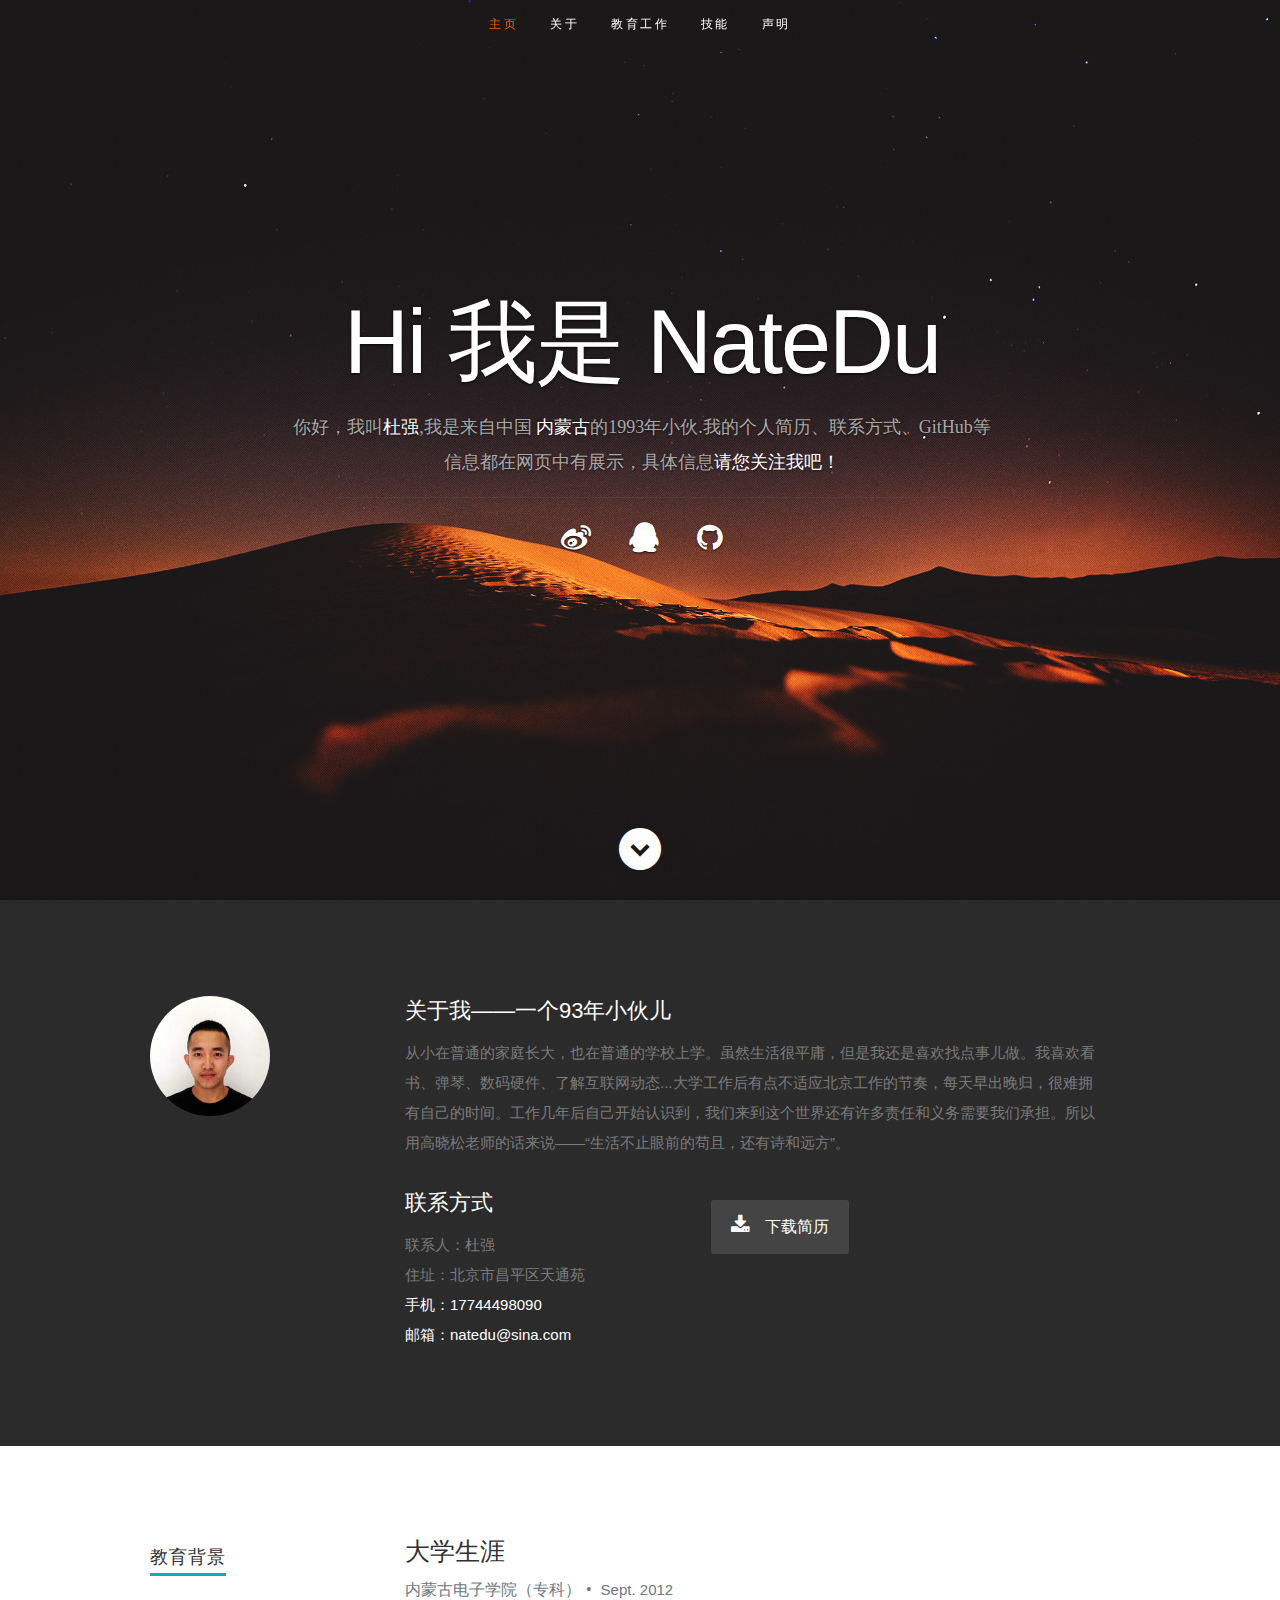
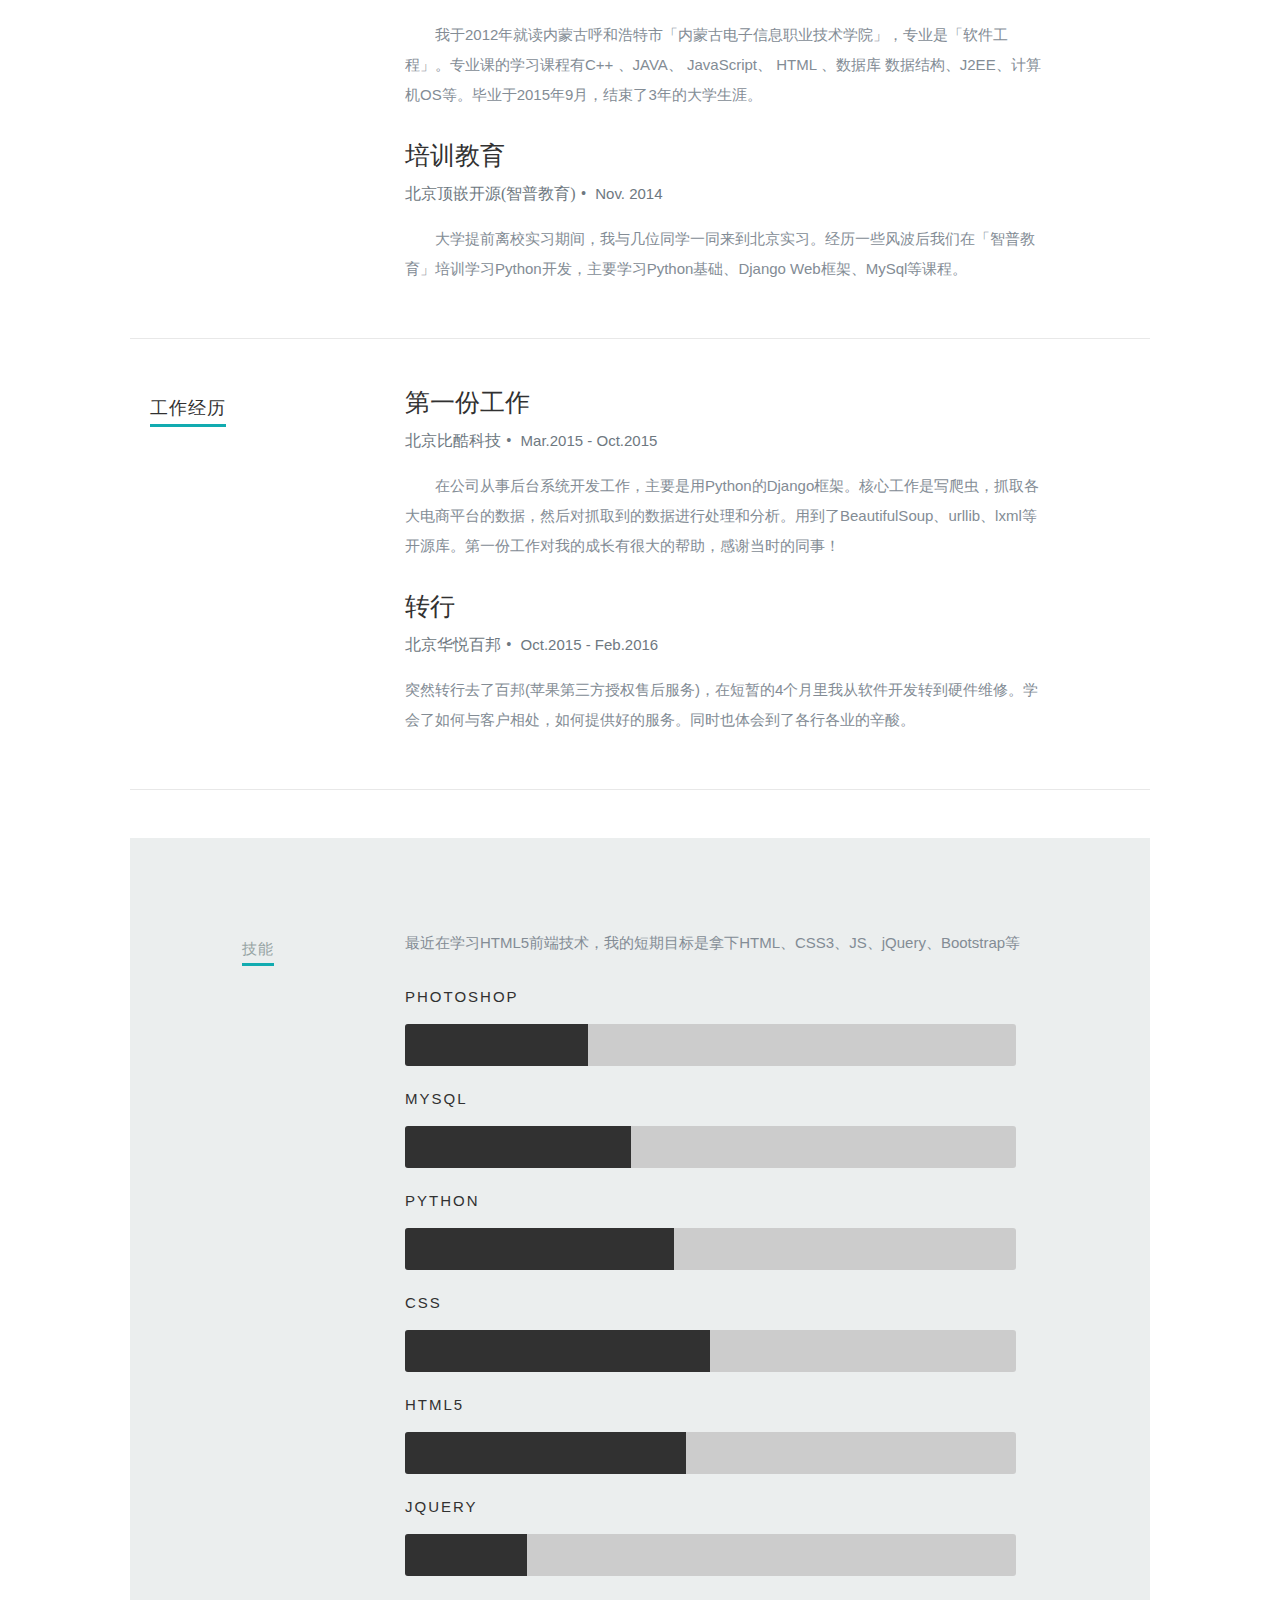
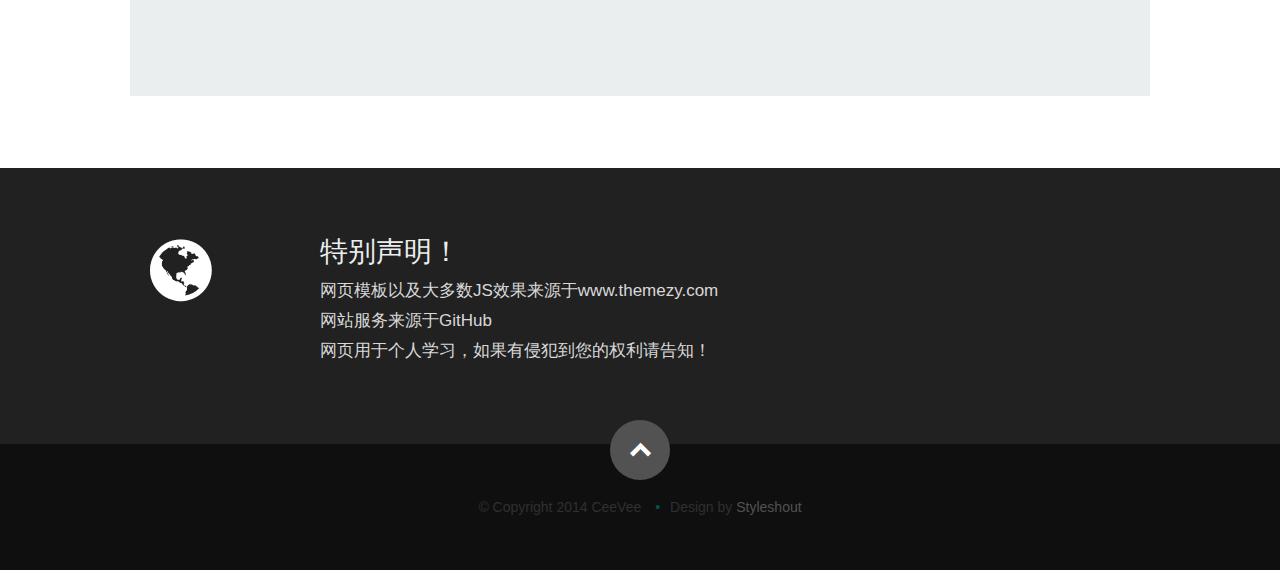
==== index.html @ 009f8c53 "更新icon 解决js加载" ====
<!DOCTYPE html>
<!--[if lt IE 8 ]><html class="no-js ie ie7" lang="en"> <![endif]-->
<!--[if IE 8 ]><html class="no-js ie ie8" lang="en"> <![endif]-->
<!--[if (gte IE 8)|!(IE)]><!--><html class="no-js" lang="en"> <!--<![endif]-->
<head>

   <!--- Basic Page Needs
   ================================================== -->
   <meta charset="utf-8">
	<title>NateDuHomePage</title>

   <!-- Mobile Specific Metas
   ================================================== -->
	<meta name="viewport" content="width=device-width, initial-scale=1, maximum-scale=1">

	<!-- CSS
    ================================================== -->
   <link rel="stylesheet" href="css/default.css">
	<link rel="stylesheet" href="css/layout.css">
   <link rel="stylesheet" href="css/media-queries.css">
   <link rel="stylesheet" href="css/magnific-popup.css">

   <!-- Script
   ================================================== -->
	<script src="js/modernizr.js"></script>

   <!-- Favicons
	================================================== -->
	<link rel="shortcut icon" href="favicon.png" >

</head>

<body>

   <!-- Header
   ================================================== -->
   <header id="home">

      <nav id="nav-wrap">

         <a class="mobile-btn" href="#nav-wrap" title="Show navigation">Show navigation</a>
	      <a class="mobile-btn" href="#" title="Hide navigation">Hide navigation</a>

         <ul id="nav" class="nav">
            <li class="current"><a class="smoothscroll" href="#home">主页</a></li>
            <li><a class="smoothscroll" href="#about">关于</a></li>
	         <li><a class="smoothscroll" href="#resume">教育工作</a></li>
            <li><a class="smoothscroll" href="#portfolio">技能</a></li>
            <li><a class="smoothscroll" href="#call-to-action">声明</a></li>
         </ul> <!-- end #nav -->

      </nav> <!-- end #nav-wrap -->

      <div class="row banner">
         <div class="banner-text">
            <h1 class="responsive-headline">Hi 我是 NateDu</h1>
            <h3>你好，我叫<span>杜强</span>,我是来自中国<span> 内蒙古</span>的1993年小伙.我的个人简历、联系方式、GitHub等信息都在网页中有展示，具体信息<a class="smoothscroll" href="#about">请您关注我吧！</a></h3>
            <hr />
            <ul class="social">
               <li><a href="http://weibo.com/natedu" target="#"><i class="fa fa-weibo"></i></a></li>
               <!-- <li><a href="#" target="#"><i class="fa fa-weixin"></i></a></li> -->
               <li><a href="tencent://message/?uin=1977037981" target="#"><i class="fa fa-qq"></i></a></li>
               <li><a href="https://github.com/natedu" target="#"><i class="fa fa-github"></i></a></li>
               
            </ul>
         </div>
      </div>

      <p class="scrolldown">
         <a class="smoothscroll" href="#about"><i class="icon-down-circle"></i></a>
      </p>

   </header> <!-- Header End -->


   <!-- About Section
   ================================================== -->
   <section id="about">

      <div class="row">

         <div class="three columns">

            <img class="profile-pic"  src="images/profilepic.jpg" alt="" />

         </div>

         <div class="nine columns main-col">

            <h2>关于我——一个93年小伙儿</h2>

            <p> 
               从小在普通的家庭长大，也在普通的学校上学。虽然生活很平庸，但是我还是喜欢找点事儿做。我喜欢看书、弹琴、数码硬件、了解互联网动态...大学工作后有点不适应北京工作的节奏，每天早出晚归，很难拥有自己的时间。工作几年后自己开始认识到，我们来到这个世界还有许多责任和义务需要我们承担。所以用高晓松老师的话来说——“生活不止眼前的苟且，还有诗和远方”。
            </p>

            <div class="row">

               <div class="columns contact-details">

                  <h2>联系方式</h2>
                  <p class="address">
						   <span>联系人：杜强</span><br>
						   <span>住址：北京市昌平区天通苑
                     </span><br>
						   <span><a href="tel:17744498090" target="_blank">手机：17744498090</a></span><br>
                     <span><a href="mailto:natedu@sina.com" target="_blank">邮箱：natedu@sina.com</a></span>
					   </p>

               </div>

               <div class="columns download">
                  <p>
                     <a href="doc/dq.pdf" target="_blank" class="button"><i class="fa fa-download"></i>下载简历</a>
                  </p>
               </div>

            </div> <!-- end row -->

         </div> <!-- end .main-col -->

      </div>

   </section> <!-- About Section End-->


   <!-- Resume Section -->
   <section id="resume">
       
      <div class="row education">

         <div class="three columns header-col">
            <h1><span>教育背景</span></h1>
         </div>

         <div class="nine columns main-col">

            <div class="row item">

               <div class="twelve columns">

                  <h3>大学生涯</h3>
                  <p class="info">内蒙古电子学院（专科）<span>&bull;</span> <em class="date">Sept. 2012</em></p>

                  <p style="text-indent: 2em;">
                   我于2012年就读内蒙古呼和浩特市「内蒙古电子信息职业技术学院」，专业是「软件工程」。专业课的学习课程有C++ 、JAVA、 JavaScript、 HTML 、数据库 数据结构、J2EE、计算机OS等。毕业于2015年9月，结束了3年的大学生涯。
                  </p>

               </div>

            </div> 
            <!-- item end -->

            <div class="row item">

               <div class="twelve columns">

                  <h3>培训教育</h3>
                  <p class="info">北京顶嵌开源(智普教育)<span>&bull;</span> <em class="date">Nov. 2014</em></p>

                  <p style="text-indent: 2em;">
                   大学提前离校实习期间，我与几位同学一同来到北京实习。经历一些风波后我们在「智普教育」培训学习Python开发，主要学习Python基础、Django Web框架、MySql等课程。
                  </p>

               </div>

            </div> <!-- item end -->

         </div> <!-- main-col end -->

      </div> <!-- End Education -->


      <!-- Work -->
      <div class="row work">

         <div class="three columns header-col">
            <h1><span>工作经历</span></h1>
         </div>

         <div class="nine columns main-col">

            <div class="row item">

               <div class="twelve columns">

                  <h3>第一份工作</h3>
                  <p class="info">北京比酷科技<span>&bull;</span> <em class="date">Mar.2015 - Oct.2015</em></p>

                  <p style="text-indent: 2em; word-wrap: break-word;">
                   在公司从事后台系统开发工作，主要是用Python的Django框架。核心工作是写爬虫，抓取各大电商平台的数据，然后对抓取到的数据进行处理和分析。用到了BeautifulSoup、urllib、lxml等开源库。第一份工作对我的成长有很大的帮助，感谢当时的同事！
                  </p>

               </div>

            </div> <!-- item end -->

            <div class="row item">

               <div class="twelve columns">

                  <h3>转行</h3>
                  <p class="info">北京华悦百邦<span>&bull;</span> <em class="date"> Oct.2015 -  Feb.2016</em></p>

                  <p>
                  突然转行去了百邦(苹果第三方授权售后服务)，在短暂的4个月里我从软件开发转到硬件维修。学会了如何与客户相处，如何提供好的服务。同时也体会到了各行各业的辛酸。
                  </p>

               </div>

            </div> <!-- item end -->

         </div> <!-- main-col end -->

      </div> <!-- End Work -->


      <!-- Skills -->
      <div class="row skill" id="portfolio">

         <div class="three columns header-col">
            <h1><span>技能</span></h1>
         </div>

         <div class="nine columns main-col">

            <p>
               最近在学习HTML5前端技术，我的短期目标是拿下HTML、CSS3、JS、jQuery、Bootstrap等
            </p>

				<div class="bars">

				   <ul class="skills">
					   <li><span class="bar-expand photoshop"></span><em>Photoshop</em></li>
                  <li><span class="bar-expand illustrator"></span><em>MySQL</em></li>
						<li><span class="bar-expand wordpress"></span><em>Python</em></li>
						<li><span class="bar-expand css"></span><em>CSS</em></li>
						<li><span class="bar-expand html5"></span><em>HTML5</em></li>
                  <li><span class="bar-expand jquery"></span><em>jQuery</em></li>
					</ul>

				</div><!-- end skill-bars -->

			</div> <!-- main-col end -->

      </div> <!-- End skills -->

   </section> <!-- Resume Section End-->



   <!-- Call-To-Action Section
   ================================================== -->
   <section id="call-to-action">

      <div class="row">

         <div class="two columns header-col">

            <h1><span>特别声明！</span></h1>

         </div>

         <div class="seven columns">

            <h2><span class="lead">特别声明！</span></h2>
            <p><span class="lead">网页模板以及大多数JS效果来源于www.themezy.com <br/>
            网站服务来源于GitHub<br/>
            网页用于个人学习，如果有侵犯到您的权利请告知！
            <!-- www.themezy.com/demos/151-ceevee-free-responsive-website-template --></span></p>

         </div>

         <div class="three columns action">



         </div>

      </div>

   </section> <!-- Call-To-Action Section End-->


   
   <!-- footer
   ================================================== -->
   <footer>

      <div class="row">

         <div class="twelve columns">



            <ul class="copyright">
               <li>&copy; Copyright 2014 CeeVee</li>
               <li>Design by <a href="http://www.styleshout.com/" title="Styleshout" target="_blank">Styleshout</a></li>   
            </ul>

         </div>

         <div id="go-top"><a class="smoothscroll" title="Back to Top" href="#home"><i class="icon-up-open"></i></a></div>

      </div>

   </footer> <!-- Footer End-->

   <!-- Java Script
   ================================================== -->
   <script src="js/jquery.min.js"></script>
   <script>window.jQuery || document.write('<script src="js/jquery-1.10.2.min.js"><\/script>')</script>
   <script type="text/javascript" src="js/jquery-migrate-1.2.1.min.js"></script>

   <script src="js/jquery.flexslider.js"></script>
   <script src="js/waypoints.js"></script>
   <script src="js/jquery.fittext.js"></script>
   <script src="js/magnific-popup.js"></script>
   <script src="js/init.js"></script>

</body>

</html>
---- css/default.css ----
/*
=====================================================================
*   Ceevee v1.0 Default Stylesheet
*   url: styleshout.com
*   03-17-2014
=====================================================================

TOC:
a. Webfonts and Icon fonts
b. Reset
c. Default Styles
   1. Basic
   2. Typography
   3. Links
   4. Images
   5. Buttons
   6. Forms
d. Grid
e. Others
   1. Clearing
   2. Misc

=====================================================================  */

/* ------------------------------------------------------------------ */
/* a. Webfonts and Icon fonts
 ------------------------------------------------------------------ */

@import url("fonts.css");
@import url("fontello/css/fontello.css");
@import url("font-awesome/css/font-awesome.min.css");

/* ------------------------------------------------------------------
/* b. Reset
      Adapted from:
      Normalize.css - https://github.com/necolas/normalize.css/
      HTML5 Doctor Reset - html5doctor.com/html-5-reset-stylesheet/
/* ------------------------------------------------------------------ */

html, body, div, span, object, iframe,
h1, h2, h3, h4, h5, h6, p, blockquote, pre,
abbr, address, cite, code,
del, dfn, em, img, ins, kbd, q, samp,
small, strong, sub, sup, var,
b, i,
dl, dt, dd, ol, ul, li,
fieldset, form, label, legend,
table, caption, tbody, tfoot, thead, tr, th, td,
article, aside, canvas, details, figcaption, figure,
footer, header, hgroup, menu, nav, section, summary,
time, mark, audio, video {
   margin: 0;
   padding: 0;
   border: 0;
   outline: 0;
   font-size: 100%;
   vertical-align: baseline;
   background: transparent;
}

article,aside,details,figcaption,figure,
footer,header,hgroup,menu,nav,section {
   display: block;
}

audio,
canvas,
video {
   display: inline-block;
}

audio:not([controls]) {
   display: none;
   height: 0;
}

[hidden] { display: none; }

code, kbd, pre, samp {
   font-family: monospace, serif;
   font-size: 1em;
}

pre {
   white-space: pre;
   white-space: pre-wrap;
   word-wrap: break-word;
}

blockquote, q { quotes: &#8220 &#8220; }

blockquote:before, blockquote:after,
q:before, q:after {
   content: '';
   content: none;
}

ins {
   background-color: #ff9;
   color: #000;
   text-decoration: none;
}

mark {
   background-color: #A7F4F6;
   color: #555;
}

del { text-decoration: line-through; }

abbr[title], dfn[title] {
   border-bottom: 1px dotted;
   cursor: help;
}

table {
   border-collapse: collapse;
   border-spacing: 0;
}


/* ------------------------------------------------------------------ */
/* c. Default and Basic Styles
      Adapted from:
      Skeleton CSS Framework - http://www.getskeleton.com/
      Typeplate Typographic Starter Kit - http://typeplate.com/
/* ------------------------------------------------------------------ */

/*  1. Basic  ------------------------------------------------------- */

*,
*:before,
*:after {
   -moz-box-sizing: border-box;
   -webkit-box-sizing: border-box;
   box-sizing: border-box;
}

html {
   font-size: 62.5%;
   -webkit-font-smoothing: antialiased;
}

body {
   background: #fff;
   font-family: 'opensans-regular', sans-serif;
   font-weight: normal;
   font-size: 15px;
   line-height: 30px;
	color: #838C95;

   -webkit-font-smoothing: antialiased; /* Fix for webkit rendering */
	-webkit-text-size-adjust: 100%;
}

/*  2. Typography
       Vertical rhythm with leading derived from 6
--------------------------------------------------------------------- */

h1, h2, h3, h4, h5, h6 {
   color: #313131;
	font-family: 'opensans-bold', sans-serif;
   font-weight: normal;
}
h1 a, h2 a, h3 a, h4 a, h5 a, h6 a { font-weight: inherit; }
h1 { font-size: 38px; line-height: 42px; margin-bottom: 12px; letter-spacing: -1px; }
h2 { font-size: 28px; line-height: 36px; margin-bottom: 6px; }
h3 { font-size: 22px; line-height: 30px; margin-bottom: 12px; }
h4 { font-size: 20px; line-height: 30px; margin-bottom: 6px; }
h5 { font-size: 18px; line-height: 30px; }
h6 { font-size: 14px; line-height: 30px; }
.subheader { }

p { margin: 0 0 30px 0; }
p img { margin: 0; }
p.lead {
   font: 19px/36px 'opensans-light', sans-serif;
   margin-bottom: 18px;
}

/* for 'em' and 'strong' tags, font-size and line-height should be same with
the body tag due to rendering problems in some browsers */
em { font: 15px/30px 'opensans-italic', sans-serif; }
strong, b { font: 15px/30px 'opensans-bold', sans-serif; }
small { font-size: 11px; line-height: inherit; }

/*	Blockquotes */
blockquote {
   margin: 30px 0px;
   padding-left: 40px;
   position: relative;
}
blockquote:before {
   content: "\201C";
   opacity: 0.45;
   font-size: 80px;
   line-height: 0px;
   margin: 0;
   font-family: arial, sans-serif;

   position: absolute;
   top:  30px;
	left: 0;
}
blockquote p {
   font-family: 'librebaskerville-italic', serif;
   padding: 0;
   font-size: 18px;
   line-height: 36px;
}
blockquote cite {
   display: block;
   font-size: 12px;
   font-style: normal;
   line-height: 18px;
}
blockquote cite:before { content: "\2014 \0020"; }
blockquote cite a,
blockquote cite a:visited { color: #8B9798; border: none }

/* ---------------------------------------------------------------------
/*  Pull Quotes Markup
/*
    <aside class="pull-quote">
		<blockquote>
			<p></p>
		</blockquote>
	 </aside>
/*
/* --------------------------------------------------------------------- */
.pull-quote {
   position: relative;
	padding: 18px 30px 18px 0px;
}
.pull-quote:before,
.pull-quote:after {
	height: 1em;
	opacity: 0.45;
	position: absolute;
	font-size: 80px;
   font-family: Arial, Sans-Serif;
}
.pull-quote:before {
	content: "\201C";
	top:  33px;
	left: 0;
}
.pull-quote:after {
	content: '\201D';
	bottom: -33px;
	right: 0;
}
.pull-quote blockquote {
   margin: 0;
}
.pull-quote blockquote:before {
   content: none;
}

/* Abbreviations */
abbr {
   font-family: 'opensans-bold', sans-serif;
	font-variant: small-caps;
	text-transform: lowercase;
   letter-spacing: .5px;
	color: gray;
}
abbr:hover { cursor: help; }

/* drop cap */
.drop-cap:first-letter {
	float: left;
	margin: 0;
	padding: 14px 6px 0 0;
	font-size: 84px;
	font-family: /* Copperplate */ 'opensans-bold', sans-serif;
   line-height: 60px;
	text-indent: 0;
	background: transparent;
	color: inherit;
}

hr { border: solid #E3E3E3; border-width: 1px 0 0; clear: both; margin: 11px 0 30px; height: 0; }


/*  3. Links  ------------------------------------------------------- */

a, a:visited {
   text-decoration: none;
   outline: 0;
   color: #11ABB0;

   -webkit-transition: color .3s ease-in-out;
   -moz-transition: color .3s ease-in-out;
   -o-transition: color .3s ease-in-out;
   transition: color .3s ease-in-out;
}
a:hover, a:focus { color: #313131; }
p a, p a:visited { line-height: inherit; }


/*  4. List  --------------------------------------------------------- */

ul, ol { margin-bottom: 24px; margin-top: 12px; }
ul { list-style: none outside; }
ol { list-style: decimal; }
ol, ul.square, ul.circle, ul.disc { margin-left: 30px; }
ul.square { list-style: square outside; }
ul.circle { list-style: circle outside; }
ul.disc { list-style: disc outside; }
ul ul, ul ol,
ol ol, ol ul { margin: 6px 0 6px 30px; }
ul ul li, ul ol li,
ol ol li, ol ul li { margin-bottom: 6px; }
li { line-height: 18px; margin-bottom: 12px; }
ul.large li { }
li p { }

/* ---------------------------------------------------------------------
/*  Stats Tab Markup

    <ul class="stats-tabs">
		<li><a href="#">[value]<b>[name]</b></a></li>
	 </ul>

    Extend this object into your markup.
/*
/* --------------------------------------------------------------------- */
.stats-tabs {
   padding: 0;
   margin: 24px 0;
}
.stats-tabs li {
	display: inline-block;
	margin: 0 10px 18px 0;
	padding: 0 10px 0 0;
	border-right: 1px solid #ccc;
}
.stats-tabs li:last-child {
	margin: 0;
	padding: 0;
	border: none;
}
.stats-tabs li a {
	display: inline-block;
	font-size: 22px;
	font-family: 'opensans-bold', sans-serif;
   border: none;
   color: #313131;
}
.stats-tabs li a:hover {
   color:#11ABB0;
}
.stats-tabs li a b {
	display: block;
	margin: 6px 0 0 0;
	font-size: 13px;
	font-family: 'opensans-regular', sans-serif;
   color: #8B9798;
}

/* definition list */
dl { margin: 12px 0; }
dt { margin: 0; color:#11ABB0; }
dd { margin: 0 0 0 20px; }

/* Lining Definition Style Markup */
.lining dt,
.lining dd {
	display: inline;
	margin: 0;
}
.lining dt + dt:before,
.lining dd + dt:before {
	content: "\A";
	white-space: pre;
}
.lining dd + dd:before {
	content: ", ";
}
.lining dd:before {
	content: ": ";
	margin-left: -0.2em;
}

/* Dictionary Definition Style Markup */
.dictionary-style dt {
	display: inline;
	counter-reset: definitions;
}
.dictionary-style dt + dt:before {
	content: ", ";
	margin-left: -0.2em;
}
.dictionary-style dd {
	display: block;
	counter-increment: definitions;
}
.dictionary-style dd:before {
	content: counter(definitions, decimal) ". ";
}

/* Pagination */
.pagination {
   margin: 36px auto;
   text-align: center;
}
.pagination ul li {
   display: inline-block;
   margin: 0;
   padding: 0;
}
.pagination .page-numbers {
   font: 15px/18px 'opensans-bold', sans-serif;
   display: inline-block;
   padding: 6px 10px;
   margin-right: 3px;
   margin-bottom: 6px;
	color: #6E757C;
	background-color: #E6E8EB;

	-webkit-transition: all 200ms ease-in-out;
	-moz-transition: all 200ms ease-in-out;
	-o-transition: all 200ms ease-in-out;
	-ms-transition: all 200ms ease-in-out;
	transition: all 200ms ease-in-out;

   -moz-border-radius: 3px;
   -webkit-border-radius: 3px;
   -khtml-border-radius: 3px;
	border-radius: 3px;
}
.pagination .page-numbers:hover {
   background: #838A91;
   color: #fff;
}
.pagination .current,
.pagination .current:hover {
   background-color: #11ABB0;
   color: #fff;
}
.pagination .inactive,
.pagination .inactive:hover {
   background-color: #E6E8EB;
	color: #A9ADB2;
}
.pagination .prev, .pagination .next {}

/*  5. Images  --------------------------------------------------------- */

img {
   max-width: 100%;
   height: auto;
}
img.pull-right { margin: 12px 0px 0px 18px; }
img.pull-left { margin: 12px 18px 0px 0px; }

/*  6. Buttons  --------------------------------------------------------- */

.button,
.button:visited,
button,
input[type="submit"],
input[type="reset"],
input[type="button"] {
   font: 16px/30px 'opensans-bold', sans-serif;
   background: #11ABB0;
   display: inline-block;
	text-decoration: none;
   letter-spacing: 0;
   color: #fff;
	padding: 12px 20px;
	margin-bottom: 18px;
   border: none;
   cursor: pointer;
   height: auto;

   -webkit-transition: all .2s ease-in-out;
	-moz-transition: all .2s ease-in-out;
	-o-transition: all .2s ease-in-out;
	-ms-transition: all .2s ease-in-out;
	transition: all .2s ease-in-out;

   -moz-border-radius: 3px;
   -webkit-border-radius: 3px;
   -khtml-border-radius: 3px;
   border-radius: 3px;
}

.button:hover,
button:hover,
input[type="submit"]:hover,
input[type="reset"]:hover,
input[type="button"]:hover {
   background: #3d4145;
   color: #fff;
}

.button:active,
button:active,
input[type="submit"]:active,
input[type="reset"]:active,
input[type="button"]:active {
   background: #3d4145;
   color: #fff;
}

.button.full-width,
button.full-width,
input[type="submit"].full-width,
input[type="reset"].full-width,
input[type="button"].full-width {
	width: 100%;
	padding-left: 0 !important;
	padding-right: 0 !important;
	text-align: center;
}

/* Fix for odd Mozilla border & padding issues */
button::-moz-focus-inner,
input::-moz-focus-inner {
    border: 0;
    padding: 0;
}


/*  7. Forms  --------------------------------------------------------- */

form { margin-bottom: 24px; }
fieldset { margin-bottom: 24px; }

input[type="text"],
input[type="password"],
input[type="email"],
textarea,
select {
   display: block;
   padding: 18px 15px;
   margin: 0 0 24px 0;
   border: 0;
   outline: none;
   vertical-align: middle;
   min-width: 225px;
	max-width: 100%;
   font-size: 15px;
   line-height: 24px;
	color: #647373;
	background: #D3D9D9;

}

/* select { padding: 0;
   width: 220px;
   } */

input[type="text"]:focus,
input[type="password"]:focus,
input[type="email"]:focus,
textarea:focus {
   color: #B3B7BC;
	background-color: #3d4145;
}

textarea { min-height: 220px; }

label,
legend {
   font: 16px/24px 'opensans-bold', sans-serif;
	margin: 12px 0;
   color: #3d4145;
   display: block;
}
label span,
legend span {
	color: #8B9798;
   font: 14px/24px 'opensans-regular', sans-serif;
}

input[type="checkbox"],
input[type="radio"] {
    font-size: 15px;
    color: #737373;
}

input[type="checkbox"] { display: inline; }

/* ------------------------------------------------------------------ */
/* d. Grid
---------------------------------------------------------------------
   gutter = 40px.
/* ------------------------------------------------------------------ */

/* default
--------------------------------------------------------------- */
.row {
   width: 96%;
   max-width: 1020px;
   margin: 0 auto;
}
/* fixed width for IE8 */
.ie .row { width: 1000px ; }

.narrow .row { max-width: 980px; }

.row .row { width: auto; max-width: none; margin: 0 -20px; }

/* row clearing */
.row:before,
.row:after {
    content: " ";
    display: table;
}
.row:after {
    clear: both;
}

.column, .columns {
   position: relative;
   padding: 0 20px;
   min-height: 1px;
   float: left;
}
.column.centered, .columns.centered  {
    float: none;
    margin: 0 auto;
}

/* removed gutters */
.row.collapsed > .column,
.row.collapsed > .columns,
.column.collapsed, .columns.collapsed  { padding: 0; }

[class*="column"] + [class*="column"]:last-child { float: right; }
[class*="column"] + [class*="column"].end { float: right; }

/* column widths */
.row .one         { width: 8.33333%; }
.row .two         { width: 16.66667%; }
.row .three       { width: 25%; }
.row .four        { width: 33.33333%; }
.row .five        { width: 41.66667%; }
.row .six         { width: 50%; }
.row .seven       { width: 58.33333%; }
.row .eight       { width: 66.66667%; }
.row .nine        { width: 75%; }
.row .ten         { width: 83.33333%; }
.row .eleven      { width: 91.66667%; }
.row .twelve      { width: 100%; }

/* Offsets */
.row .offset-1    { margin-left: 8.33333%; }
.row .offset-2    { margin-left: 16.66667%; }
.row .offset-3    { margin-left: 25%; }
.row .offset-4    { margin-left: 33.33333%; }
.row .offset-5    { margin-left: 41.66667%; }
.row .offset-6    { margin-left: 50%; }
.row .offset-7    { margin-left: 58.33333%; }
.row .offset-8    { margin-left: 66.66667%; }
.row .offset-9    { margin-left: 75%; }
.row .offset-10   { margin-left: 83.33333%; }
.row .offset-11   { margin-left: 91.66667%; }

/* Push/Pull */
.row .push-1      { left: 8.33333%; }
.row .pull-1      { right: 8.33333%; }
.row .push-2      { left: 16.66667%; 	}
.row .pull-2      { right: 16.66667%; }
.row .push-3      { left: 25%; }
.row .pull-3      { right: 25%;	}
.row .push-4      { left: 33.33333%; }
.row .pull-4      { right: 33.33333%; }
.row .push-5      { left: 41.66667%; }
.row .pull-5      { right: 41.66667%; }
.row .push-6      { left: 50%; }
.row .pull-6      { right: 50%; }
.row .push-7      { left: 58.33333%; }
.row .pull-7      { right: 58.33333%; }
.row .push-8      { left: 66.66667%; 	}
.row .pull-8      { right: 66.66667%; }
.row .push-9      { left: 75%; }
.row .pull-9      { right: 75%; }
.row .push-10     { left: 83.33333%; }
.row .pull-10     { right: 83.33333%; }
.row .push-11     { left: 91.66667%; }
.row .pull-11     { right: 91.66667%; }

/* block grids
--------------------------------------------------------------------- */
.bgrid-sixths [class*="column"]   { width: 16.66667%; }
.bgrid-quarters [class*="column"] { width: 25%; }
.bgrid-thirds [class*="column"]   { width: 33.33333%; }
.bgrid-halves [class*="column"]   { width: 50%; }

[class*="bgrid"] [class*="column"] + [class*="column"]:last-child { float: left; }

/* Left clearing for block grid columns - columns that changes width in
different screen sizes. Allows columns with different heights to align
properly.
--------------------------------------------------------------------- */
.first { clear: left; }   /* first column in default screen */
.s-first { clear: none; } /* first column in smaller screens */

/* smaller screens
--------------------------------------------------------------- */
@media only screen and (max-width: 900px) {

   /* block grids on small screens */
   .s-bgrid-sixths [class*="column"]   { width: 16.66667%; }
   .s-bgrid-quarters [class*="column"] { width: 25%; }
   .s-bgrid-thirds [class*="column"]   { width: 33.33333%; }
   .s-bgrid-halves [class*="column"]   { width: 50%; }

   /* block grids left clearing */
   .first { clear: none; }
   .s-first { clear: left; }

}

/* mobile wide/smaller tablets
--------------------------------------------------------------- */
@media only screen and (max-width: 767px) {

   .row {
	   width: 460px;
	   margin: 0 auto;
      padding: 0;
	}
   .column, .columns {
	   width: auto !important;
	   float: none;
	   margin-left: 0;
	   margin-right: 0;
      padding: 0 30px;
   }
   .row .row { width: auto; max-width: none; margin: 0 -30px; }

   [class*="column"] + [class*="column"]:last-child { float: none; }
   [class*="bgrid"] [class*="column"] + [class*="column"]:last-child { float: none; }

   /* Offsets */
   .row .offset-1    { margin-left: 0%; }
   .row .offset-2    { margin-left: 0%; }
   .row .offset-3    { margin-left: 0%; }
   .row .offset-4    { margin-left: 0%; }
   .row .offset-5    { margin-left: 0%; }
   .row .offset-6    { margin-left: 0%; }
   .row .offset-7    { margin-left: 0%; }
   .row .offset-8    { margin-left: 0%; }
   .row .offset-9    { margin-left: 0%; }
   .row .offset-10   { margin-left: 0%; }
   .row .offset-11   { margin-left: 0%; }
}

/* mobile narrow
--------------------------------------------------------------- */
@media only screen and (max-width: 460px) {

   .row { width: auto; }

}

/* larger screens
--------------------------------------------------------------- */
@media screen and (min-width: 1200px) {

   .wide .row { max-width: 1180px; }

}

/* ------------------------------------------------------------------ */
/* e. Others
/* ------------------------------------------------------------------ */

/*  1. Clearing
    (http://nicolasgallagher.com/micro-clearfix-hack/
--------------------------------------------------------------------- */

.cf:before,
.cf:after {
    content: " ";
    display: table;
}
.cf:after {
    clear: both;
}

/*  2. Misc -------------------------------------------------------- */

.remove-bottom { margin-bottom: 0 !important; }
.half-bottom { margin-bottom: 12px !important; }
.add-bottom { margin-bottom: 24px !important; }
.no-border { border: none; }

.text-center  { text-align: center !important; }
.text-left    { text-align: left !important; }
.text-right   { text-align: right !important; }
.pull-left    { float: left !important; }
.pull-right   { float: right !important; }
.align-center {
	margin-left: auto !important;
	margin-right: auto !important;
	text-align: center !important;
}
---- css/layout.css ----
/*
=====================================================================
*   Ceevee v1.0 Layout Stylesheet
*   url: styleshout.com
*   03-18-2014
=====================================================================

   TOC:
   a. General Styles
   b. Header Styles
   c. About Section
   d. Resume Section
   e. Portfolio Section
   f. Call To Action Section
   g. Testimonials Section
   h. Contact Section
   i. Footer

===================================================================== */

/* ------------------------------------------------------------------ */
/* a. General Styles
/* ------------------------------------------------------------------ */

body { background: #0f0f0f; }

/* ------------------------------------------------------------------ */
/* b. Header Styles
/* ------------------------------------------------------------------ */

header {
   position: relative;
   height: 800px;
   min-height: 500px;
   width: 100%;
   background: #161415 url(../images/header-background.jpg) no-repeat top center;
   background-size: cover !important;
	-webkit-background-size: cover !important;
   text-align: center;
   overflow: hidden;
}

/* vertically center banner section */
header:before {
   content: '';
   display: inline-block;
   vertical-align: middle;
   height: 100%;
}
header .banner {
   display: inline-block;
   vertical-align: middle;
   margin: 0 auto;
   width: 85%;
   padding-bottom: 30px;s
   text-align: center;
}

header .banner-text { width: 100%; }
header .banner-text h1 {
   font: 90px/1.1em 'opensans-bold', sans-serif;
   color: #fff;
   letter-spacing: -2px;
   margin: 0 auto 18px auto;
   text-shadow: 0px 1px 3px rgba(0, 0, 0, .8);
}
header .banner-text h3 {
   font: 18px/1.9em 'librebaskerville-regular', serif;
   color: #A8A8A8;
   margin: 0 auto;
   width: 70%;
   text-shadow: 0px 1px 2px rgba(0, 0, 0, .5);
}
header .banner-text h3 span,
header .banner-text h3 a {
   color: #fff;
}
header .banner-text hr {
   width: 60%;
   margin: 18px auto 24px auto;
   border-color: #2F2D2E;
   border-color: rgba(150, 150, 150, .1);
}

/* header social links */
header .social {
   margin: 24px 0;
   padding: 0;
   font-size: 30px;
   text-shadow: 0px 1px 2px rgba(0, 0, 0, .8);
}
header .social li {
   display: inline-block;
   margin: 0 15px;
   padding: 0;
}
header .social li a { color: #fff; }
header .social li a:hover { color: #11ABB0; }

/* scrolldown link */
header .scrolldown a {
   position: absolute;
   bottom: 30px;
   left: 50%;
   margin-left: -29px;
   color: #fff;
   display: block;
   height: 42px;
   width: 42px;
   font-size: 42px;
   line-height: 42px;
   color: #fff;
   border-radius: 100%;

   -webkit-transition: all .3s ease-in-out;
   -moz-transition: all .3s ease-in-out;
   -o-transition: all .3s ease-in-out;
   transition: all .3s ease-in-out;
}
header .scrolldown a:hover { color: #11ABB0; }

/* primary navigation
--------------------------------------------------------------------- */
#nav-wrap ul, #nav-wrap li, #nav-wrap a {
	 margin: 0;
	 padding: 0;
	 border: none;
	 outline: none;
}

/* nav-wrap */
#nav-wrap {
   font: 12px 'opensans-bold', sans-serif;
   width: 100%;
   text-transform: uppercase;
   letter-spacing: 2.5px;
   margin: 0 auto;
   z-index: 100;
   position: fixed;
   left: 0;
   top: 0;
}
.opaque { background-color: #333; }

/* hide toggle button */
#nav-wrap > a.mobile-btn { display: none; }

ul#nav {
   min-height: 48px;
   width: auto;

   /* center align the menu */
   text-align: center;
}
ul#nav li {
   position: relative;
   list-style: none;
   height: 48px;
   display: inline-block;
}

/* Links */
ul#nav li a {

/* 8px padding top + 8px padding bottom + 32px line-height = 48px */

   display: inline-block;
   padding: 8px 13px;
   line-height: 32px;
	text-decoration: none;
   text-align: left;
   color: #fff;

	-webkit-transition: color .2s ease-in-out;
	-moz-transition: color .2s ease-in-out;
	-o-transition: color .2s ease-in-out;
	-ms-transition: color .2s ease-in-out;
	transition: color .2s ease-in-out;
}

ul#nav li a:active { background-color: transparent !important; }
ul#nav li.current a { color: #F06000; }


/* ------------------------------------------------------------------ */
/* c. About Section
/* ------------------------------------------------------------------ */

#about {
   background: #2B2B2B;
   padding-top: 96px;
   padding-bottom: 66px;
   overflow: hidden;
}

#about a, #about a:visited  { color: #fff; }
#about a:hover, #about a:focus { color: #11ABB0; }

#about h2 {
   font: 22px/30px 'opensans-bold', sans-serif;
   color: #fff;
   margin-bottom: 12px;
}
#about p {
   line-height: 30px;
   color: #7A7A7A;
}
#about .profile-pic {
   position: relative;
   width: 120px;
   height: 120px;
   border-radius: 100%;
}
#about .contact-details { width: 41.66667%; }
#about .download {
   width: 58.33333%;
   padding-top: 6px;
}
#about .main-col { padding-right: 5%; }
#about .download .button {
   margin-top: 6px;
   background: #444;
}
#about .download .button:hover {
   background: #fff;
   color: #2B2B2B;
}
#about .download .button i {
   margin-right: 15px;
   font-size: 20px;
}


/* ------------------------------------------------------------------ */
/* d. Resume Section
/* ------------------------------------------------------------------ */

#resume {
   background: #fff;
   padding-top: 90px;
   padding-bottom: 72px;
   overflow: hidden;
}

#resume a, #resume a:visited  { color: #11ABB0; }
#resume a:hover, #resume a:focus { color: #313131; }

#resume h1 {
   font: 18px/24px 'opensans-bold', sans-serif;
   text-transform: uppercase;
   letter-spacing: 1px;
}
#resume h1 span {
   border-bottom: 3px solid #11ABB0;
   padding-bottom: 6px;
}
#resume h3 {
   font: 25px/30px 'opensans-bold', sans-serif;
}

#resume .header-col { padding-top: 9px; }
#resume .main-col { padding-right: 10%; }

.education, .work {
   margin-bottom: 48px;
   padding-bottom: 24px;
   border-bottom: 1px solid #E8E8E8;
}
#resume .info {
   font: 16px/24px 'librebaskerville-italic', serif;
   color: #6E7881;
   margin-bottom: 18px;
   margin-top: 9px;
}
#resume .info span {
   margin-right: 5px;
   margin-left: 5px;
}
#resume .date {
   font: 15px/24px 'opensans-regular', sans-serif;
   margin-top: 6px;
}

/*----------------------------------------------*/
/*	Skill Bars
/*----------------------------------------------*/

.bars {
	width: 95%;
	float: left;
	padding: 0;
	text-align: left;
}
.bars .skills {
  	margin-top: 36px;
   list-style: none;
}
.bars li {
   position: relative;
  	margin-bottom: 60px;
  	background: #ccc;
  	height: 42px;
  	border-radius: 3px;
}
.bars li em {
	font: 15px 'opensans-bold', sans-serif;
   color: #313131;
	text-transform: uppercase;
   letter-spacing: 2px;
	font-weight: normal;
   position: relative;
	top: -36px;
}
.bar-expand {
   position: absolute;
   left: 0;
   top: 0;

   margin: 0;
   padding-right: 24px;
  	background: #313131;
   display: inline-block;
  	height: 42px;
   line-height: 42px;
   border-radius: 3px 0 0 3px;
}

.photoshop {
  	width: 30%;
  	-moz-animation: photoshop 2s ease;
  	-webkit-animation: photoshop 2s ease;
}
.illustrator {
  	width: 37%;
  	-moz-animation: illustrator 2s ease;
  	-webkit-animation: illustrator 2s ease;
}
.wordpress {
  	width: 44%;
  	-moz-animation: wordpress 2s ease;
  	-webkit-animation: wordpress 2s ease;
}
.css {
  	width: 50%;
  	-moz-animation: css 2s ease;
  	-webkit-animation: css 2s ease;
}
.html5 {
  	width: 46%;
  	-moz-animation: html5 2s ease;
  	-webkit-animation: html5 2s ease;
}
.jquery {
  	width: 20%;
  	-moz-animation: jquery 2s ease;
  	-webkit-animation: jquery 2s ease;
}

@-moz-keyframes photoshop {
  0%   { width: 0px;  }
  100% { width: 60%;  }
}
@-moz-keyframes illustrator {
  0%   { width: 0px;  }
  100% { width: 55%;  }
}
@-moz-keyframes wordpress {
  0%   { width: 0px;  }
  100% { width: 50%;  }
}
@-moz-keyframes css {
  0%   { width: 0px;  }
  100% { width: 90%;  }
}
@-moz-keyframes html5 {
  0%   { width: 0px;  }
  100% { width: 80%;  }
}
@-moz-keyframes jquery {
  0%   { width: 0px;  }
  100% { width: 50%;  }
}

@-webkit-keyframes photoshop {
  0%   { width: 0px;  }
  100% { width: 60%;  }
}
@-webkit-keyframes illustrator {
  0%   { width: 0px;  }
  100% { width: 55%;  }
}
@-webkit-keyframes wordpress {
  0%   { width: 0px;  }
  100% { width: 50%;  }
}
@-webkit-keyframes css {
  0%   { width: 0px;  }
  100% { width: 90%;  }
}
@-webkit-keyframes html5 {
  0%   { width: 0px;  }
  100% { width: 80%;  }
}
@-webkit-keyframes jquery {
  0%   { width: 0px;  }
  100% { width: 50%;  }
}

/* ------------------------------------------------------------------ */
/* e. Portfolio Section
/* ------------------------------------------------------------------ */

#portfolio {
   background: #ebeeee;
   padding-top: 90px;
   padding-bottom: 60px;
}
#portfolio h1 {
   font: 15px/24px 'opensans-semibold', sans-serif;
   text-transform: uppercase;
   letter-spacing: 1px;
   text-align: center;
   margin-bottom: 48px;
   color: #95A3A3;
}

/* Portfolio Content */
#portfolio-wrapper .columns { margin-bottom: 36px; }
.portfolio-item .item-wrap {
   background: #fff;
   overflow: hidden;
   position: relative;

   -webkit-transition: all 0.3s ease-in-out;
	-moz-transition: all 0.3s ease-in-out;
	-o-transition: all 0.3s ease-in-out;
	-ms-transition: all 0.3s ease-in-out;
	transition: all 0.3s ease-in-out;
}
.portfolio-item .item-wrap a {
   display: block;
   cursor: pointer;
}

/* overlay */
.portfolio-item .item-wrap .overlay {
   position: absolute;
   left: 0;
   top: 0;
   width: 100%;
   height: 100%;

	opacity: 0;
	-moz-opacity: 0;
	filter:alpha(opacity=0);

   -webkit-transition: opacity 0.3s ease-in-out;
	-moz-transition: opacity 0.3s ease-in-out;
	-o-transition: opacity 0.3s ease-in-out;
	transition: opacity 0.3s ease-in-out;

   background: url(../images/overlay-bg.png) repeat;
}
.portfolio-item .item-wrap .link-icon {
   display: block;
   color: #fff;
   height: 30px;
   width: 30px;
   font-size: 18px;
   line-height: 30px;
   text-align: center;

   opacity: 0;
	-moz-opacity: 0;
	filter:alpha(opacity=0);

   -webkit-transition: opacity 0.3s ease-in-out;
	-moz-transition: opacity 0.3s ease-in-out;
	-o-transition: opacity 0.3s ease-in-out;
	transition: opacity 0.3s ease-in-out;

   position: absolute;
   top: 50%;
   left: 50%;
   margin-left: -15px;
   margin-top: -15px;
}
.portfolio-item .item-wrap img {
   vertical-align: bottom;
}
.portfolio-item .portfolio-item-meta { padding: 18px }
.portfolio-item .portfolio-item-meta h5 {
   font: 14px/21px 'opensans-bold', sans-serif;
   color: #fff;
}
.portfolio-item .portfolio-item-meta p {
   font: 12px/18px 'opensans-light', sans-serif;
   color: #c6c7c7;
   margin-bottom: 0;
}

/* on hover */
.portfolio-item:hover .overlay {
	opacity: 1;
	-moz-opacity: 1;
	filter:alpha(opacity=100);
}
.portfolio-item:hover .link-icon {
   opacity: 1;
	-moz-opacity: 1;
	filter:alpha(opacity=100);
}

/* popup modal */
.popup-modal {
	max-width: 550px;
	background: #fff;
	position: relative;
	margin: 0 auto;
}
.popup-modal .description-box { padding: 12px 36px 18px 36px; }
.popup-modal .description-box h4 {
   font: 15px/24px 'opensans-bold', sans-serif;
	margin-bottom: 12px;
   color: #111;
}
.popup-modal .description-box p {
	font: 14px/24px 'opensans-regular', sans-serif;
   color: #A1A1A1;
   margin-bottom: 12px;
}
.popup-modal .description-box .categories {
   font: 11px/21px 'opensans-light', sans-serif;
   color: #A1A1A1;
   text-transform: uppercase;
   letter-spacing: 2px;
   display: block;
   text-align: left;
}
.popup-modal .description-box .categories i {
   margin-right: 8px;
}
.popup-modal .link-box {
   padding: 18px 36px;
   background: #111;
   text-align: left;
}
.popup-modal .link-box a {
   color: #fff;
	font: 11px/21px 'opensans-bold', sans-serif;
	text-transform: uppercase;
   letter-spacing: 3px;
   cursor: pointer;
}
.popup-modal a:hover {	color: #00CCCC; }
.popup-modal a.popup-modal-dismiss { margin-left: 24px; }


/* fadein/fadeout effect for modal popup
/* ------------------------------------------------------------------ */

/* content at start */
.mfp-fade.mfp-wrap .mfp-content .popup-modal {
   opacity: 0;
   -webkit-transition: all 200ms ease-in-out;
	-moz-transition: all 200ms ease-in-out;
	-o-transition: all 200ms ease-in-out;
	-ms-transition: all 200ms ease-in-out;
   transition: all 200ms ease-in-out;
}
/* content fadein */
.mfp-fade.mfp-wrap.mfp-ready .mfp-content .popup-modal {
   opacity: 1;
}
/* content fadeout */
.mfp-fade.mfp-wrap.mfp-removing .mfp-content .popup-modal {
   opacity: 0;
}

/* ------------------------------------------------------------------ */
/* f. Call To Action Section
/* ------------------------------------------------------------------ */

#call-to-action {
   background: #212121;
   padding-top: 66px;
   padding-bottom: 48px;
}
#call-to-action h1 {
   font: 18px/24px 'opensans-bold', sans-serif;
   text-transform: uppercase;
   letter-spacing: 3px;
   color: #fff;
}
#call-to-action h1 span { display: none; }
#call-to-action .header-col h1:before {
   font-family: 'FontAwesome';
   content: "\f0ac";
	padding-right: 10px;
	font-size: 72px;
   line-height: 72px;
   text-align: left;
   float: left;
   color: #fff;
}
#call-to-action .action {
   margin-top: 12px;
}
#call-to-action h2 {
   font: 28px/36px 'opensans-bold', sans-serif;
   color: #EBEEEE;
   margin-bottom: 6px;
}
#call-to-action h2 a {
   color: inherit;
}
#call-to-action p {
   color: #636363;
   font-size: 17px;
}
/*#
call-to-action .button {
	color:#fff;
   background: #0D0D0D;
}
*/
#call-to-action .button:hover,
#call-to-action .button:active {
   background: #FFFFFF;
   color: #0D0D0D;
}
#call-to-action p span {
	font-family: 'opensans-semibold', sans-serif; 
	color: #D8D8D8;
}

/* ------------------------------------------------------------------
/* g. Testimonials
/* ------------------------------------------------------------------ */

#testimonials {
   background: #1F1F1F url(../images/testimonials-bg.jpg) no-repeat center center;
   background-size: cover !important;
	-webkit-background-size: cover !important;
   background-attachment: fixed;

   position: relative;
   min-height: 200px;
   width: 100%;
   overflow: hidden;
}
#testimonials .text-container {
   padding-top: 96px;
   padding-bottom: 66px;
}
#testimonials h1 {
   font: 18px/24px 'opensans-bold', sans-serif;   
   text-transform: uppercase;
   letter-spacing: 3px;
   color: #fff;
}
#testimonials h1 span { display: none; }
#testimonials .header-col { padding-top: 9px; }
#testimonials .header-col h1:before {
   font-family: 'FontAwesome';
   content: "\f10d";
	padding-right: 10px;
	font-size: 72px;
   line-height: 72px;
   text-align: left;
   float: left;
   color: #fff;
}

/*	Blockquotes */
#testimonials blockquote {
   margin: 0 0px 30px 0px;
   padding-left: 0;
   position: relative;
   text-shadow: 0px 1px 3px rgba(0, 0, 0, 1);
}
#testimonials blockquote:before { content: none; }
#testimonials blockquote p {
   font-family: 'librebaskerville-italic', serif;
   padding: 0;
   font-size: 24px;
   line-height: 48px;
   color: #fff
}
#testimonials blockquote cite {
   display: block;
   font-size: 12px;
   font-style: normal;
   line-height: 18px;
   color: #fff;
}
#testimonials blockquote cite:before { content: "\2014 \0020"; }
#testimonials blockquote cite a,
#testimonials blockquote cite a:visited { color: #8B9798; border: none }

/* Flex Slider
/* ------------------------------------------------------------------ */

/* Reset */
.flexslider a:active,
.flexslider a:focus  { outline: none; }
.slides,
.flex-control-nav,
.flex-direction-nav { margin: 0; padding: 0; list-style: none; }
.slides li { margin: 0; padding: 0;}

/* Necessary Styles */
.flexslider {
   position: relative;
   zoom: 1;
   margin: 0;
   padding: 0;
}
.flexslider .slides { zoom: 1; }
.flexslider .slides > li { position: relative; }

/* Hide the slides before the JS is loaded. Avoids image jumping */
.flexslider .slides > li { display: none; -webkit-backface-visibility: hidden; }
/* Suggested container for slide animation setups. Can replace this with your own */
.flex-container { zoom: 1; position: relative; }

/* Clearfix for .slides */
.slides:before,
.slides:after {
   content: " ";
   display: table;
}
.slides:after {
   clear: both;
}

/* No JavaScript Fallback */
/* If you are not using another script, such as Modernizr, make sure you
 * include js that eliminates this class on page load */
.no-js .slides > li:first-child { display: block; }

/* Slider Styles */
.slides { zoom: 1; }
.slides > li {
   /*margin-right: 5px; */
   overflow: hidden;
}

/* Control Nav */
.flex-control-nav {
    width: 100%;
    position: absolute;
    bottom: -20px;
    text-align: left;
}
.flex-control-nav li {
    margin: 0 6px;
    display: inline-block;
    zoom: 1;
    *display: inline;
}
.flex-control-paging li a {
    width: 12px;
    height: 12px;
    display: block;
    background: #ddd;
    background: rgba(255, 255, 255, .3);
    cursor: pointer;
    text-indent: -9999px;
    -webkit-border-radius: 20px;
    -moz-border-radius: 20px;
    -o-border-radius: 20px;
    border-radius: 20px;
    box-shadow: inset 0 0 3px rgba(255, 255, 255, .3);
}
.flex-control-paging li a:hover {
    background: #CCC;
    background: rgba(255, 255, 255, .7);
}
.flex-control-paging li a.flex-active {
    background: #fff;
    background: rgba(255, 255, 255, .9);
    cursor: default;
}

/* ------------------------------------------------------------------ */
/* h. Contact Section
/* ------------------------------------------------------------------ */

#contact {
   background: #191919;
   padding-top: 96px;
   padding-bottom: 102px;
   color: #636363;
}
#contact .section-head { margin-bottom: 42px; }

#contact a, #contact a:visited  { color: #11ABB0; }
#contact a:hover, #contact a:focus { color: #fff; }

#contact h1 {
   font: 18px/24px 'opensans-bold', sans-serif;
   text-transform: uppercase;
   letter-spacing: 3px;
   color: #EBEEEE;
   margin-bottom: 6px;
}
#contact h1 span { display: none; }
#contact h1:before {
   font-family: 'FontAwesome';
   content: "\f0e0";
	padding-right: 10px;
	font-size: 72px;
   line-height: 72px;
   text-align: left;
   float: left;
   color: #ebeeee;
}

#contact h4 {
   font: 16px/24px 'opensans-bold', sans-serif;
   color: #EBEEEE;
   margin-bottom: 6px;
}
#contact p.lead {
   font: 18px/36px 'opensans-light', sans-serif;
   padding-right: 3%;
}
#contact .header-col { padding-top: 6px; }


/* contact form */
#contact form { margin-bottom: 30px; }
#contact label {
   font: 15px/24px 'opensans-bold', sans-serif;
   margin: 12px 0;
   color: #EBEEEE;
	display: inline-block;
	float: left;
   width: 26%;
}
#contact input,
#contact textarea,
#contact select {
   padding: 18px 20px;
	color: #eee;
	background: #373233;
	margin-bottom: 42px;
	border: 0;
	outline: none;
   font-size: 15px;
   line-height: 24px;
   width: 65%;
}
#contact input:focus,
#contact textarea:focus,
#contact select:focus {
	color: #fff;
	background-color: #11ABB0;
}
#contact button.submit {
	text-transform: uppercase;
	letter-spacing: 3px;
	color:#fff;
   background: #0D0D0D;
	border: none;
   cursor: pointer;
   height: auto;
   display: inline-block;
	border-radius: 3px;
   margin-left: 26%;
}
#contact button.submit:hover {
	color: #0D0D0D;
	background: #fff;
}
#contact span.required {
	color: #11ABB0;
	font-size: 13px;
}
#message-warning, #message-success {
   display: none;
	background: #0F0F0F;
	padding: 24px 24px;
	margin-bottom: 36px;
   width: 65%;
   margin-left: 26%;
}
#message-warning { color: #D72828; }
#message-success { color: #11ABB0; }

#message-warning i,
#message-success i {
   margin-right: 10px;
}
#image-loader {
   display: none;
   position: relative;
   left: 18px;
   top: 17px;
}


/* Twitter Feed */
#twitter {
   margin-top: 12px;
   padding: 0;
}
#twitter li {
   margin: 6px 0px 12px 0;
   line-height: 30px;
}
#twitter li span {
   display: block;
}
#twitter li b a {
   font: 13px/36px 'opensans-regular', Sans-serif;
   color: #474747 !important;
   border: none;
}


/* ------------------------------------------------------------------ */
/* i. Footer
/* ------------------------------------------------------------------ */

footer {
   padding-top: 48px;
   margin-bottom: 48px;
   color: #303030;
   font-size: 14px;
   text-align: center;
   position: relative;
}

footer a, footer a:visited { color: #525252; }
footer a:hover, footer a:focus { color: #fff; }

/* copyright */
footer .copyright {
    margin: 0;
    padding: 0;
 }
footer .copyright li {
    display: inline-block;
    margin: 0;
    padding: 0;
    line-height: 24px;
}
.ie footer .copyright li {
   display: inline;
}
footer .copyright li:before {
    content: "\2022";
    padding-left: 10px;
    padding-right: 10px;
    color: #095153;
}
footer .copyright  li:first-child:before {
    display: none;
}

/* social links */
footer .social-links {
   margin: 18px 0 30px 0;
   padding: 0;
   font-size: 30px;
}
footer .social-links li {
    display: inline-block;
    margin: 0;
    padding: 0;
    margin-left: 42px;
    color: #F06000;
}

footer .social-links li:first-child { margin-left: 0; }

/* Go To Top Button */
#go-top {
	position: absolute;
	top: -24px;
   left: 50%;
   margin-left: -30px;
}
#go-top a {
	text-decoration: none;
	border: 0 none;
	display: block;
	width: 60px;
	height: 60px;
	background-color: #525252;

	-webkit-transition: all 0.2s ease-in-out;
   -moz-transition: all 0.2s ease-in-out;
   -o-transition: all 0.2s ease-in-out;
   -ms-transition: all 0.2s ease-in-out;
   transition: all 0.2s ease-in-out;

   color: #fff;
   font-size: 21px;
   line-height: 60px;
 	border-radius: 100%;
}
#go-top a:hover { background-color: #0F9095; }
---- css/media-queries.css ----
/* ==================================================================

*   Ceevee Media Queries
*   url: styleshout.com
*   03-18-2014

/* ================================================================== */


/* screenwidth less than 1024px
--------------------------------------------------------------------- */
@media only screen and (max-width: 1024px) {

    /* header styles
   ------------------------------------------------------------------ */
   header .banner-text h1 {
      font: 80px/1.1em 'opensans-bold', sans-serif;
      letter-spacing: -1px;
      margin: 0 auto 12px auto;
   }

}

/* screenwidth less than 900px
--------------------------------------------------------------------- */
@media only screen and (max-width: 900px) {

    /* header styles
   ------------------------------------------------------------------ */
   header .banner { padding-bottom: 12px; }
   header .banner-text h1 {
      font: 78px/1.1em 'opensans-bold', sans-serif;
      letter-spacing: -1px;      
   }
   header .banner-text h3 {
      font: 17px/1.9em 'librebaskerville-regular', serif;
      width: 80%;
   }
   header .banner-text hr {
      width: 65%;
      margin: 12px auto;
   }
   /* nav-wrap */
   #nav-wrap {
      font: 11px 'opensans-bold', sans-serif;
      letter-spacing: 1.5px;
   }


   /* About Section
   ------------------------------------------------------------------- */
   #about .profile-pic {
      width: 114px;
      height: 114px;
      margin-left: 12px;
   }
   #about .contact-details { width: 50%; }
   #about .download { width: 50%; }

   /* Resume Section
   ------------------------------------------------------------------- */
   #resume h1 { font: 16px/24px 'opensans-bold', sans-serif; }
   #resume .main-col { padding-right: 5%; }   

   /* Testimonials Section
   ------------------------------------------------------------------- */
   #testimonials .header-col h1:before {
      font-size: 66px;
      line-height: 66px;
   }
   #testimonials blockquote p {
      font-size: 22px;
      line-height: 46px;      
   }

    /* Call to Action Section
   ------------------------------------------------------------------- */
   #call-to-action .header-col h1:before {
      font-size: 66px;
      line-height: 66px;
   }

   /* Contact Section
   ------------------------------------------------------------------- */
   #contact .section-head { margin-bottom: 30px; }
   #contact .header-col h1:before {
      font-size: 66px;
      line-height: 66px;
   }
   #contact .section-head p.lead { font: 17px/33px opensans-light, sans-serif; }


}

/* mobile wide/smaller tablets
---------------------------------------------------------------------- */

@media only screen and (max-width: 767px) {

   /* mobile navigation
   -------------------------------------------------------------------- */
   #nav-wrap {
      font: 12px 'opensans-bold', sans-serif;
      background: transparent !important;
      letter-spacing: 1.5px;  
      width: auto;
      position: fixed;
      top: 0;
      right: 0;
   }
   #nav-wrap > a {
	   width: 48px;
		height: 48px;
		text-align: left;
		background-color: #CC5200;
		position: relative;
      border: none;
      float: right;

      font: 0/0 a;
      text-shadow: none;
      color: transparent;

      position: relative;
      top: 0px;
      right: 30px;
   }

	#nav-wrap > a:before,
   #nav-wrap > a:after {
	   position: absolute;
		border: 2px solid #fff;
		top: 35%;
		left: 25%;
		right: 25%;
		content: '';
	}
   #nav-wrap > a:after { top: 60%; }

   /* toggle buttons */
	#nav-wrap:not( :target ) > a:first-of-type,
	#nav-wrap:target > a:last-of-type  {
	   display: block;
	}

   /* hide menu panel */
   #nav-wrap ul#nav {
      height: auto;
		display: none;
      clear: both;
      width: auto; 
      float: right;     

      position: relative;
      top: 12px;
      right: 0;
   }

   /* display menu panels */
	#nav-wrap:target > ul#nav	{
	   display: block;
      padding: 30px 20px 48px 20px;
      background: #1f2024;
      margin: 0 30px;
      clear: both;
   }

   ul#nav li {
      display: block;
      height: auto;      
      margin: 0 auto; 
      padding: 0 4%;           
      text-align: left;
      border-bottom: 1px solid #2D2E34;
      border-bottom-style: dotted; 
   }
  
   ul#nav li a {  
      display: block;    
      margin: 0;
      padding: 0;      
      margin: 12px 0; 
      line-height: 16px; /* reset line-height from 48px */
      border: none;
   }  


   /* Header Styles
   -------------------------------------------------------------------- */
   header .banner {
      padding-bottom: 12px;
      padding-top: 6px;
   }
   header .banner-text h1 { font: 68px/1.1em 'opensans-bold', sans-serif; }
   header .banner-text h3 {
      font: 16px/1.9em 'librebaskerville-regular', serif;
      width: 85%;
   }
   header .banner-text hr {
      width: 80%;
      margin: 18px auto;
   }

   /* header social links */
   header .social {
      margin: 18px 0 24px 0;
      font-size: 24px;
      line-height: 36px;      
   }
   header .social li { margin: 0 10px; }

    /* scrolldown link */
   header .scrolldown { display: none; }


   /* About Section
   -------------------------------------------------------------------- */
   #about .profile-pic { display: none; }
   #about .download .button {
      width: 100%;
      text-align: center;
      padding: 15px 20px;
   }
   #about .main-col { padding-right: 30px; }


   /* Resume Section
   --------------------------------------------------------------------- */
   #resume .header-col {
      padding-top: 0;
      margin-bottom: 48px;
      text-align: center;
   }
   #resume h1 { letter-spacing: 3px; }
   #resume .main-col { padding-right: 30px; }
   #resume h3, #resume .info { text-align: center; }
      
   .bars { width: 100%; }


   /* Call To Action Section
   /* ----------------------------------------------------------------- */
   #call-to-action { text-align: center; }
   #call-to-action h1 {
      font: 16px/24px 'opensans-bold', sans-serif;
      text-align: center;
      margin-bottom: 30px;
      text-shadow: 0px 1px 3px rgba(0, 0, 0, 1);
   }
   #call-to-action h1 span { display: block; }
   #call-to-action .header-col h1:before { content: none; }
   #call-to-action p { font-size: 15px; }


   /* Portfolio Section
   /* ----------------------------------------------------------------- */
   #portfolio-wrapper .columns { margin-bottom: 40px; }
   .popup-modal {	max-width: 85%; }


   /* Testimonials Section
   ----------------------------------------------------------------------- */
   #testimonials .text-container { text-align: center; }
   #testimonials h1 {
      font: 16px/24px 'opensans-bold', sans-serif;
      text-align: center;
      margin-bottom: 30px;
      text-shadow: 0px 1px 3px rgba(0, 0, 0, 1);
   }
   #testimonials h1 span { display: block; }
   #testimonials .header-col h1:before { content: none; }
   #testimonials blockquote { padding-bottom: 24px; }
   #testimonials blockquote p {
      font-size: 20px;
      line-height: 42px;      
   }

   /* Control Nav */
   .flex-control-nav {
      text-align: center;
      margin-left: -30px;
   }


   /* contact Section
   ----------------------------------------------------------------------- */
   #contact { padding-bottom: 66px; }
   #contact .section-head { margin-bottom: 12px; }
   #contact .section-head h1 {
      font: 16px/24px 'opensans-bold', sans-serif;            
      text-align: center;   
      margin-bottom: 30px;
      text-shadow: 0px 1px 3px rgba(0, 0, 0, 1);
   }  
   #contact h1 span { display: block; }
   #contact .header-col { padding-top: 0; }
   #contact .header-col h1:before { content: none;	}
   #contact .section-head p.lead { text-align: center;}

   /* form */
   #contact label {
      float: none;
      width: 100%;
   }
   #contact input,
   #contact textarea,
   #contact select {
     	margin-bottom: 6px;    	
      width: 100%;
   }
   #contact button.submit { margin: 30px 0 24px 0; }
   #message-warning, #message-success {
      width: 100%;
      margin-left: 0;
   }


   /* footer
   ------------------------------------------------------------------------ */
  
   /* copyright */
   footer .copyright li:before { content: none; }
   footer .copyright li { margin-right: 12px; }

   /* social links */
   footer .social-links { font-size: 22px; }
   footer .social-links li { margin-left: 18px; }

   /* Go To Top Button */
   #go-top { margin-left: -22px; }
   #go-top a {
   	width: 54px;
   	height: 54px;
      font-size: 18px;
      line-height: 54px;
   }


}

/* mobile narrow
  -------------------------------------------------------------------------- */

@media only screen and (max-width: 480px) {

   /* mobile navigation
   -------------------------------------------------------------------- */
   #nav-wrap ul#nav { width: auto; float: none; }

   /* header styles
   -------------------------------------------------------------------- */
   header .banner { padding-top: 24px; }
   header .banner-text h1 {
      font: 40px/1.1em 'opensans-bold', sans-serif;      
      margin: 0 auto 24px auto;
   }
   header .banner-text h3 {
      font: 14px/1.9em 'librebaskerville-regular', sans-serif;
      width: 90%;
   }
  
   /* header social links */
   header .social { font-size: 20px;}
   header .social li { margin: 0 6px; }

   /* footer
   ------------------------------------------------------------------------ */

   /* social links */
   footer .social-links { font-size: 20px; }
   footer .social-links li { margin-left: 14px; }   

}
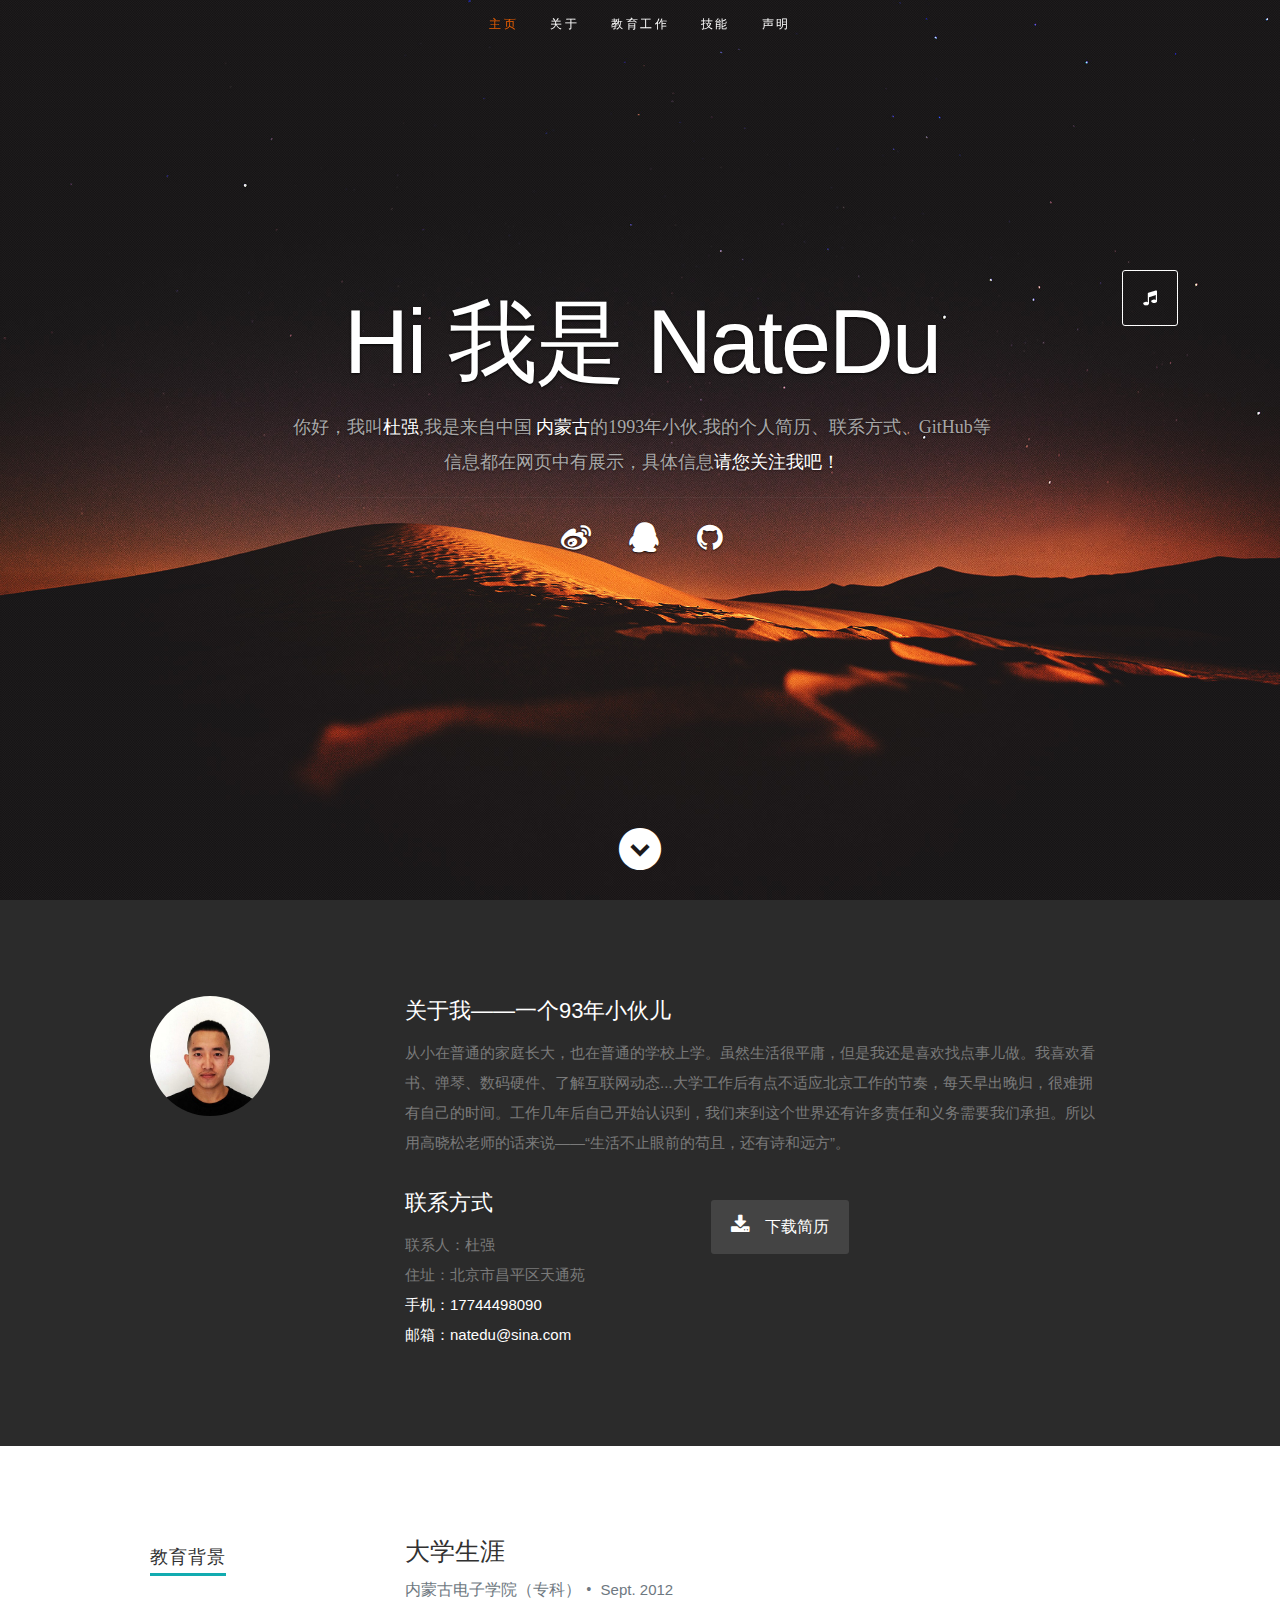
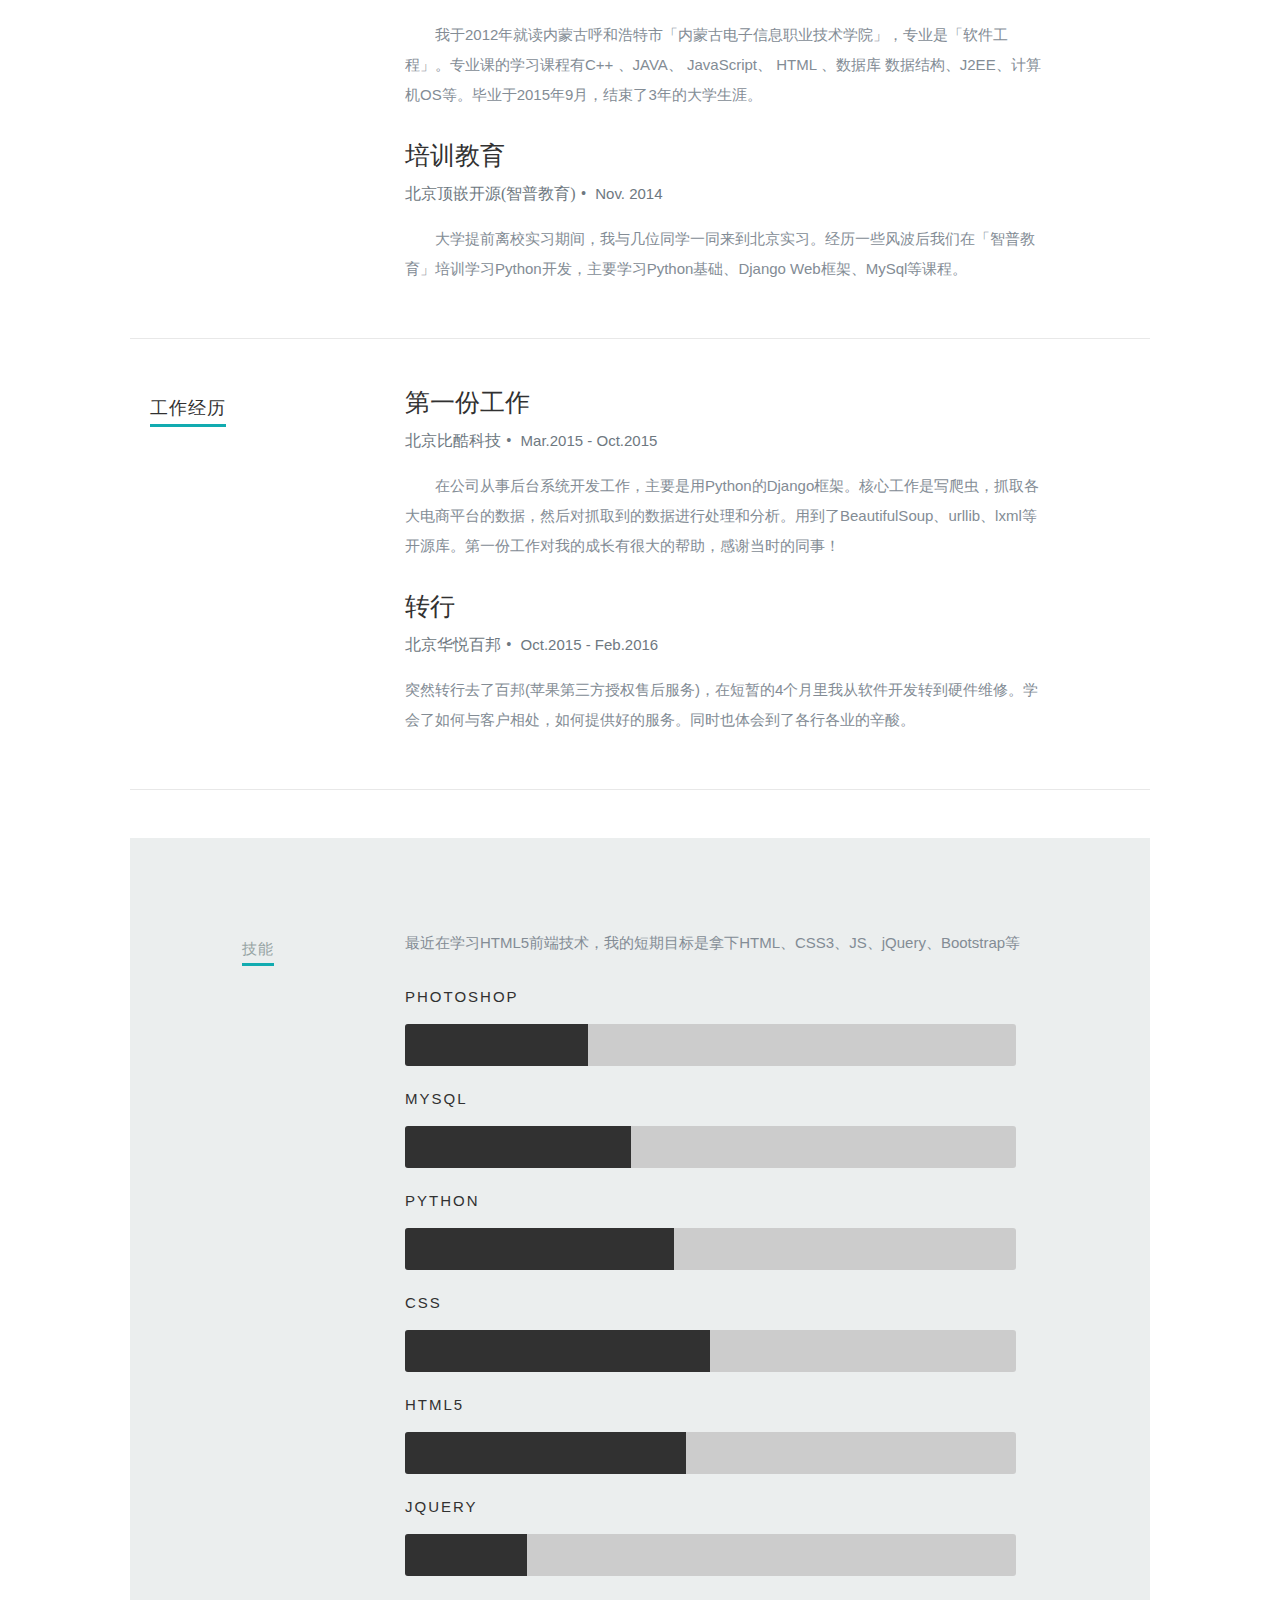
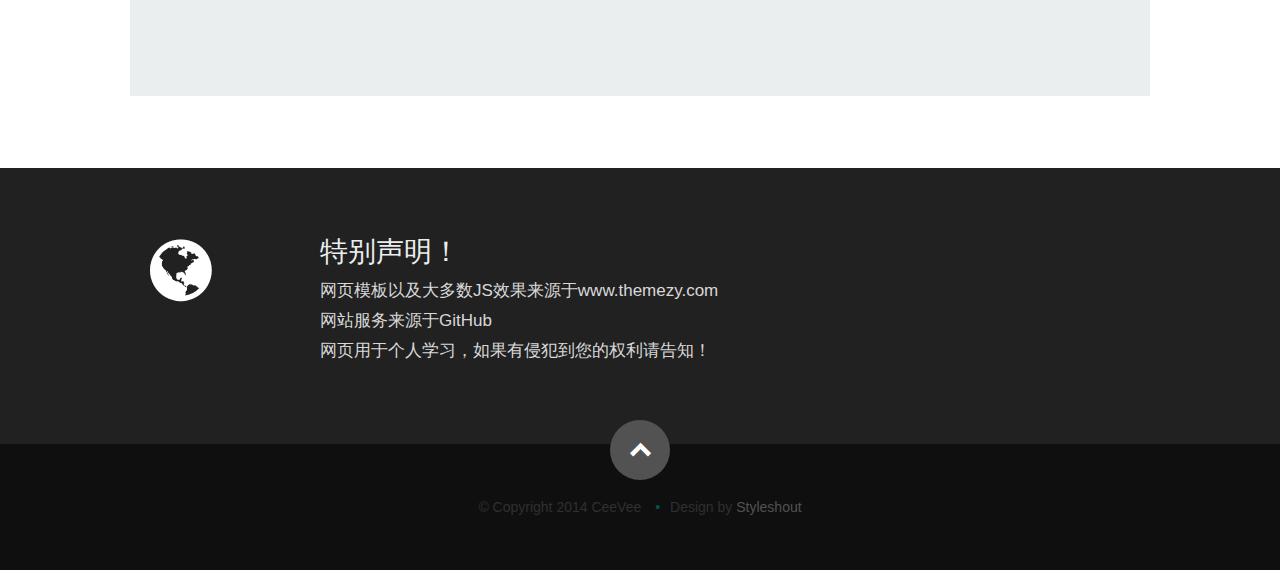
==== commit 9a5265ea: "加入播放按钮" ====
--- a/index.html
+++ b/index.html
@@ -304,7 +304,40 @@
       </div>
 
    </footer> <!-- Footer End-->
-
+   <!-- bgm start -->
+   <audio id="music" autoplay="autoplay"><source src="mp3/mzr.mp3" type="audio/ogg"></source>
+   </audio>
+   <button id="toggle" onclick="toggleSound()"><i class="fa fa-music"></i></button>
+
+   <script type="text/javascript">
+      function toggleSound(){
+         var music = document.getElementById("music");
+         var toogle = document.getElementById("toggle");
+
+         if(music.paused){
+            music.play();
+            toggle.innerHTML='<i class="fa fa-pause">'
+         }
+         else{
+            music.pause();
+            toggle.innerHTML='<i class="fa fa-play">'
+         }
+      }
+   </script>
+   <style type="text/css">
+   #toggle{
+      display: block;
+      border: 1px solid #fff;
+      background-color: rgba(0,0,0,0);
+      position:absolute;
+      right:8%;
+      top: 30%;
+      z-index:10000;
+      width: 56px;
+      height: 56px;
+   }
+   </style>
+   <!-- bgm eng -->
    <!-- Java Script
    ================================================== -->
    <script src="js/jquery.min.js"></script>
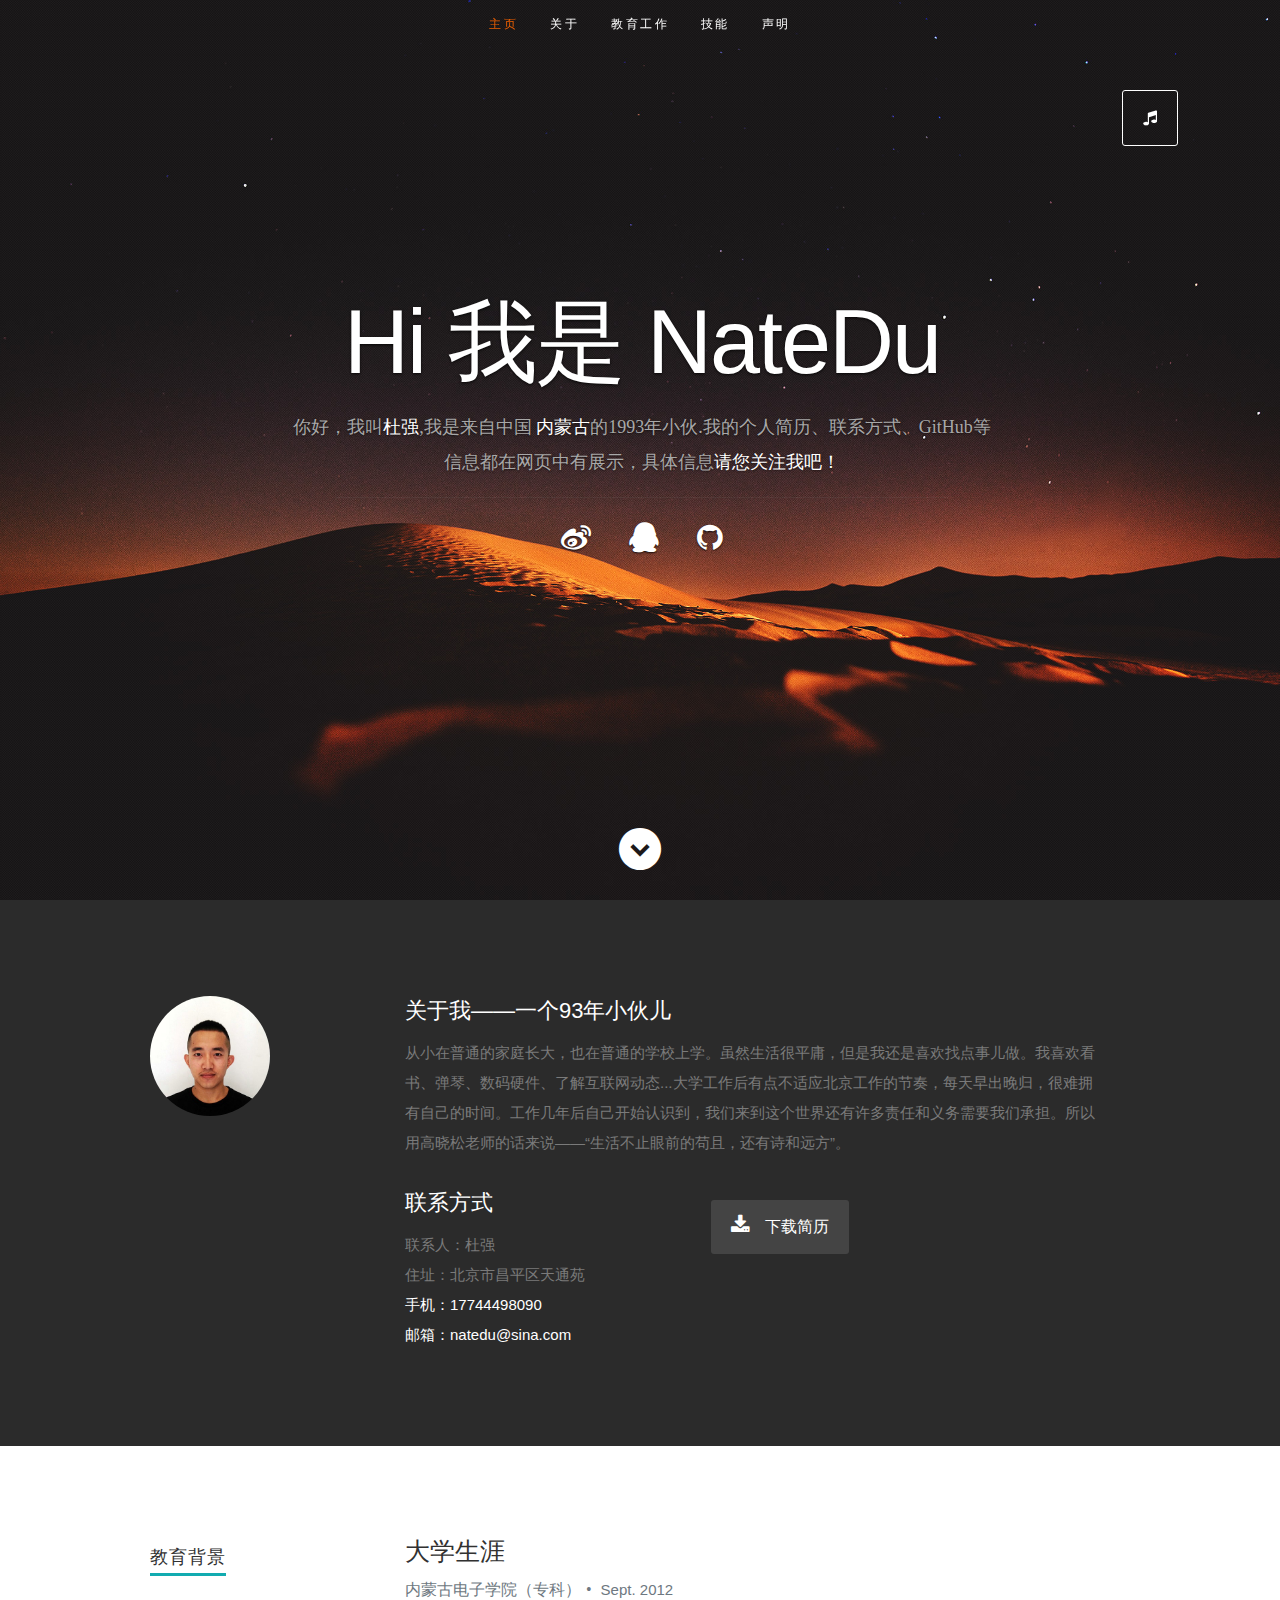
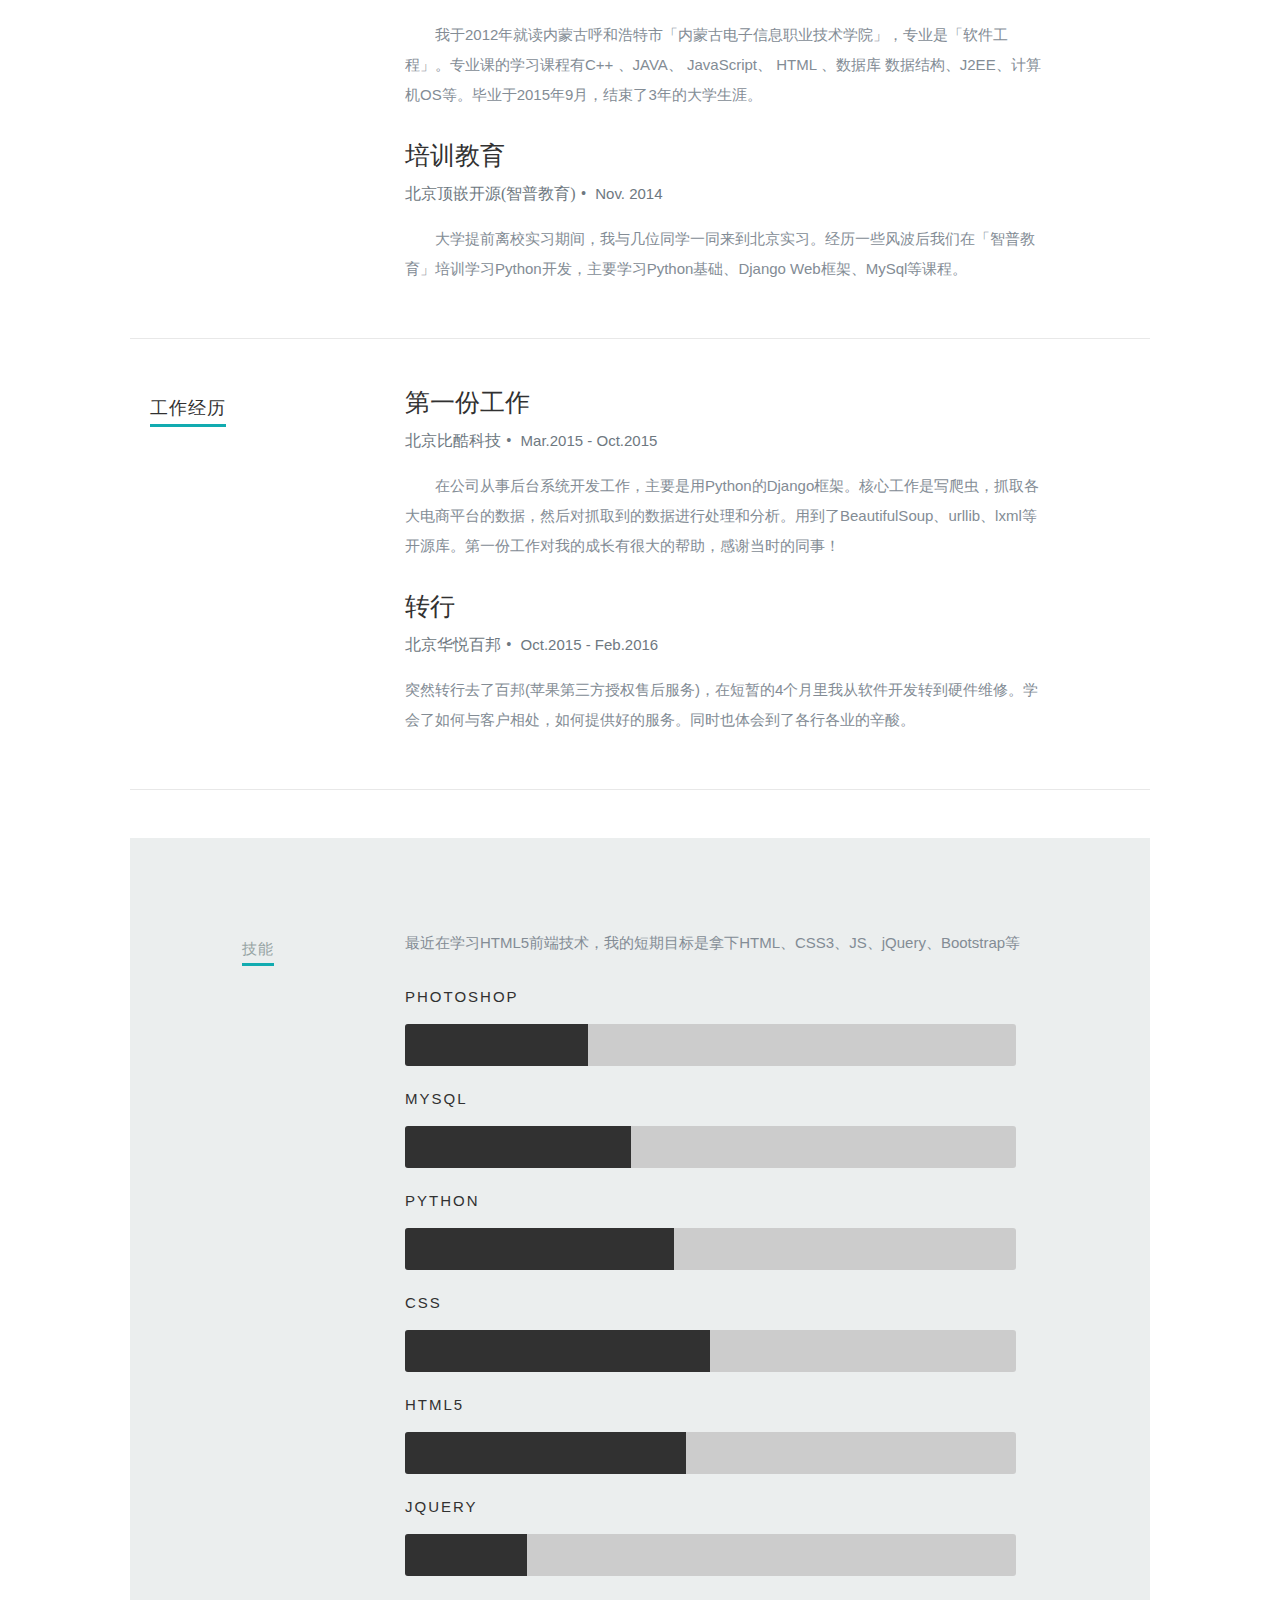
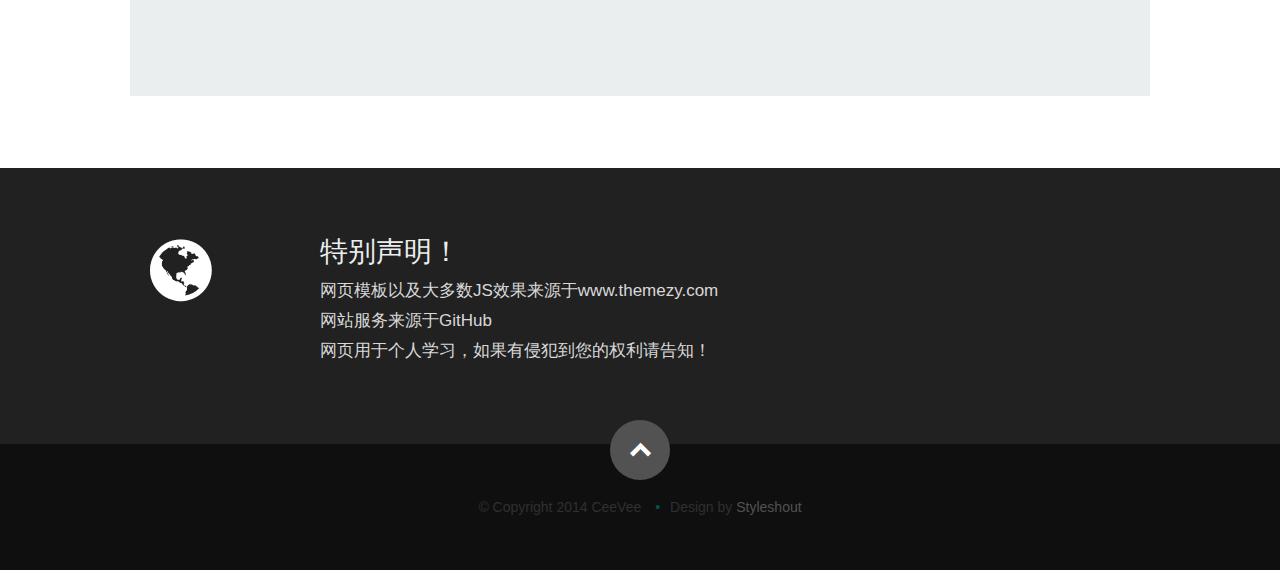
==== commit 4f083d0c: "调整按钮位置" ====
--- a/index.html
+++ b/index.html
@@ -331,7 +331,7 @@
       background-color: rgba(0,0,0,0);
       position:absolute;
       right:8%;
-      top: 30%;
+      top: 10%;
       z-index:10000;
       width: 56px;
       height: 56px;
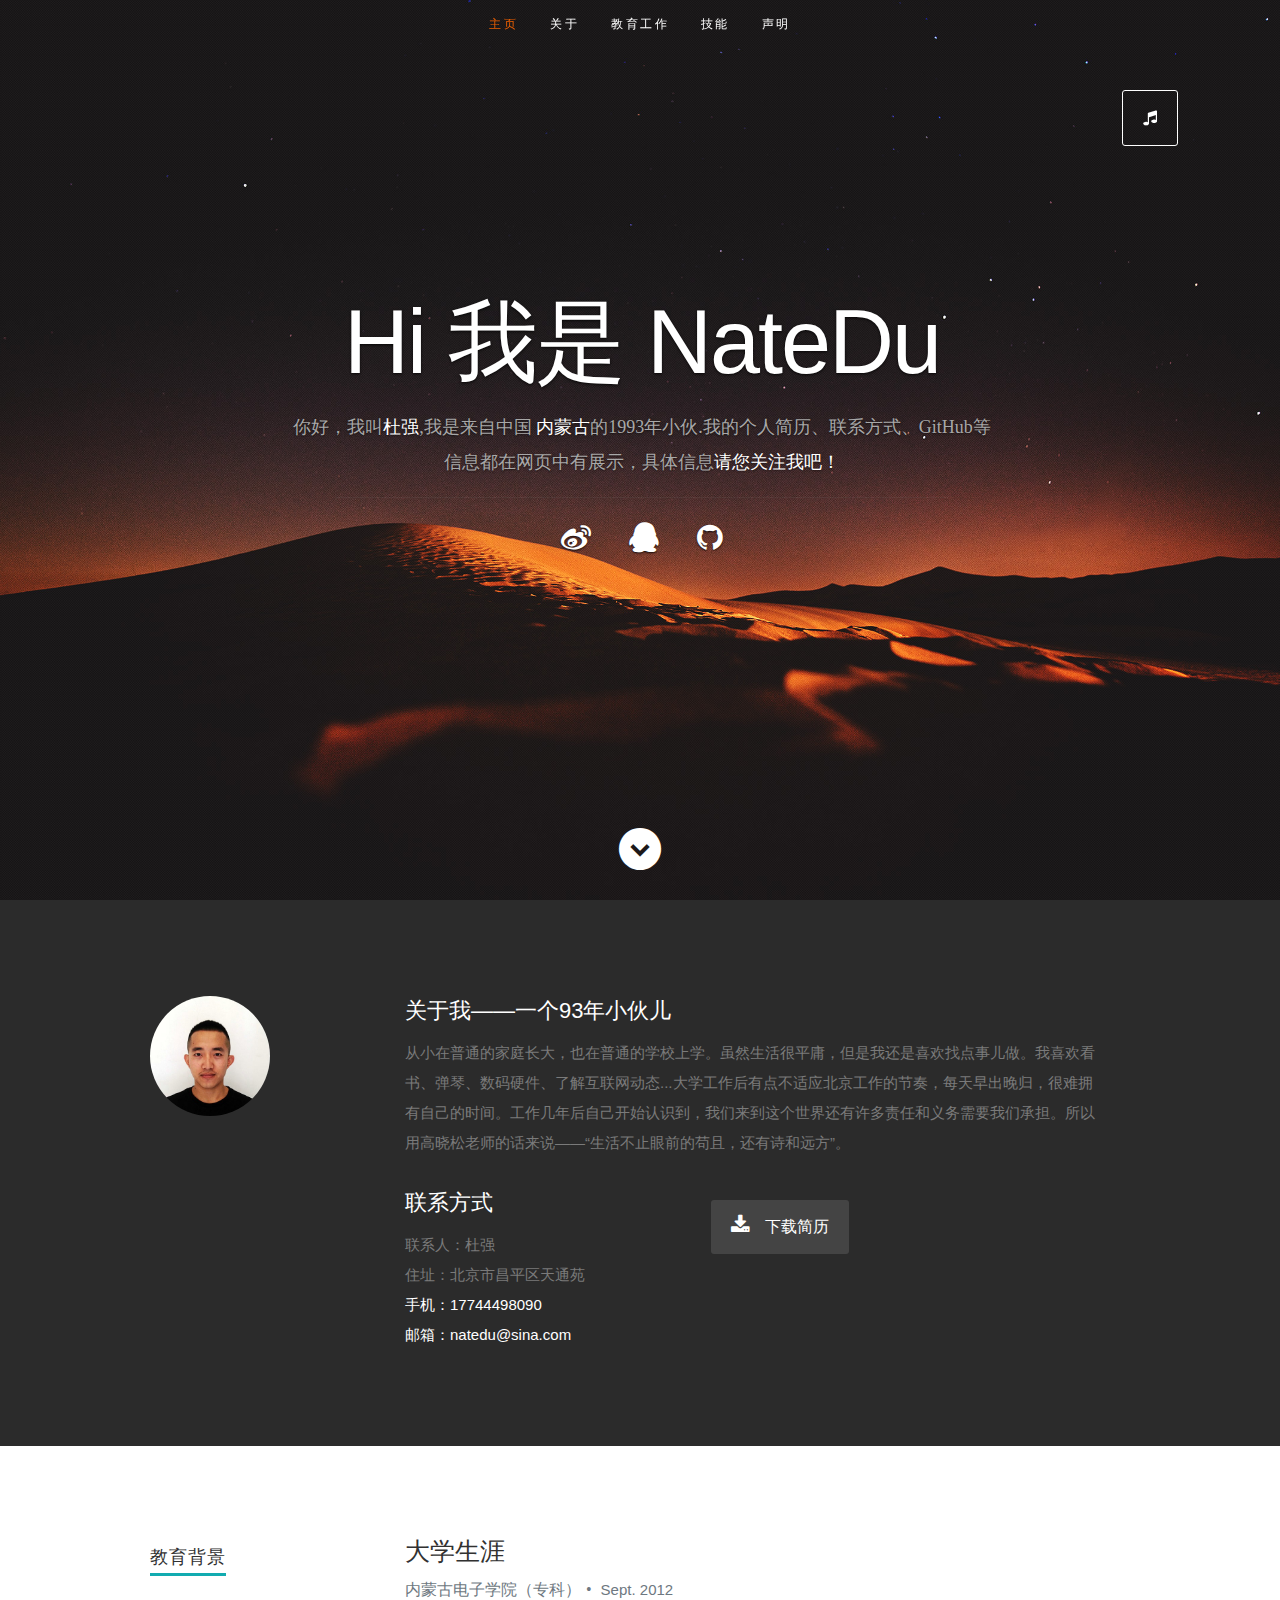
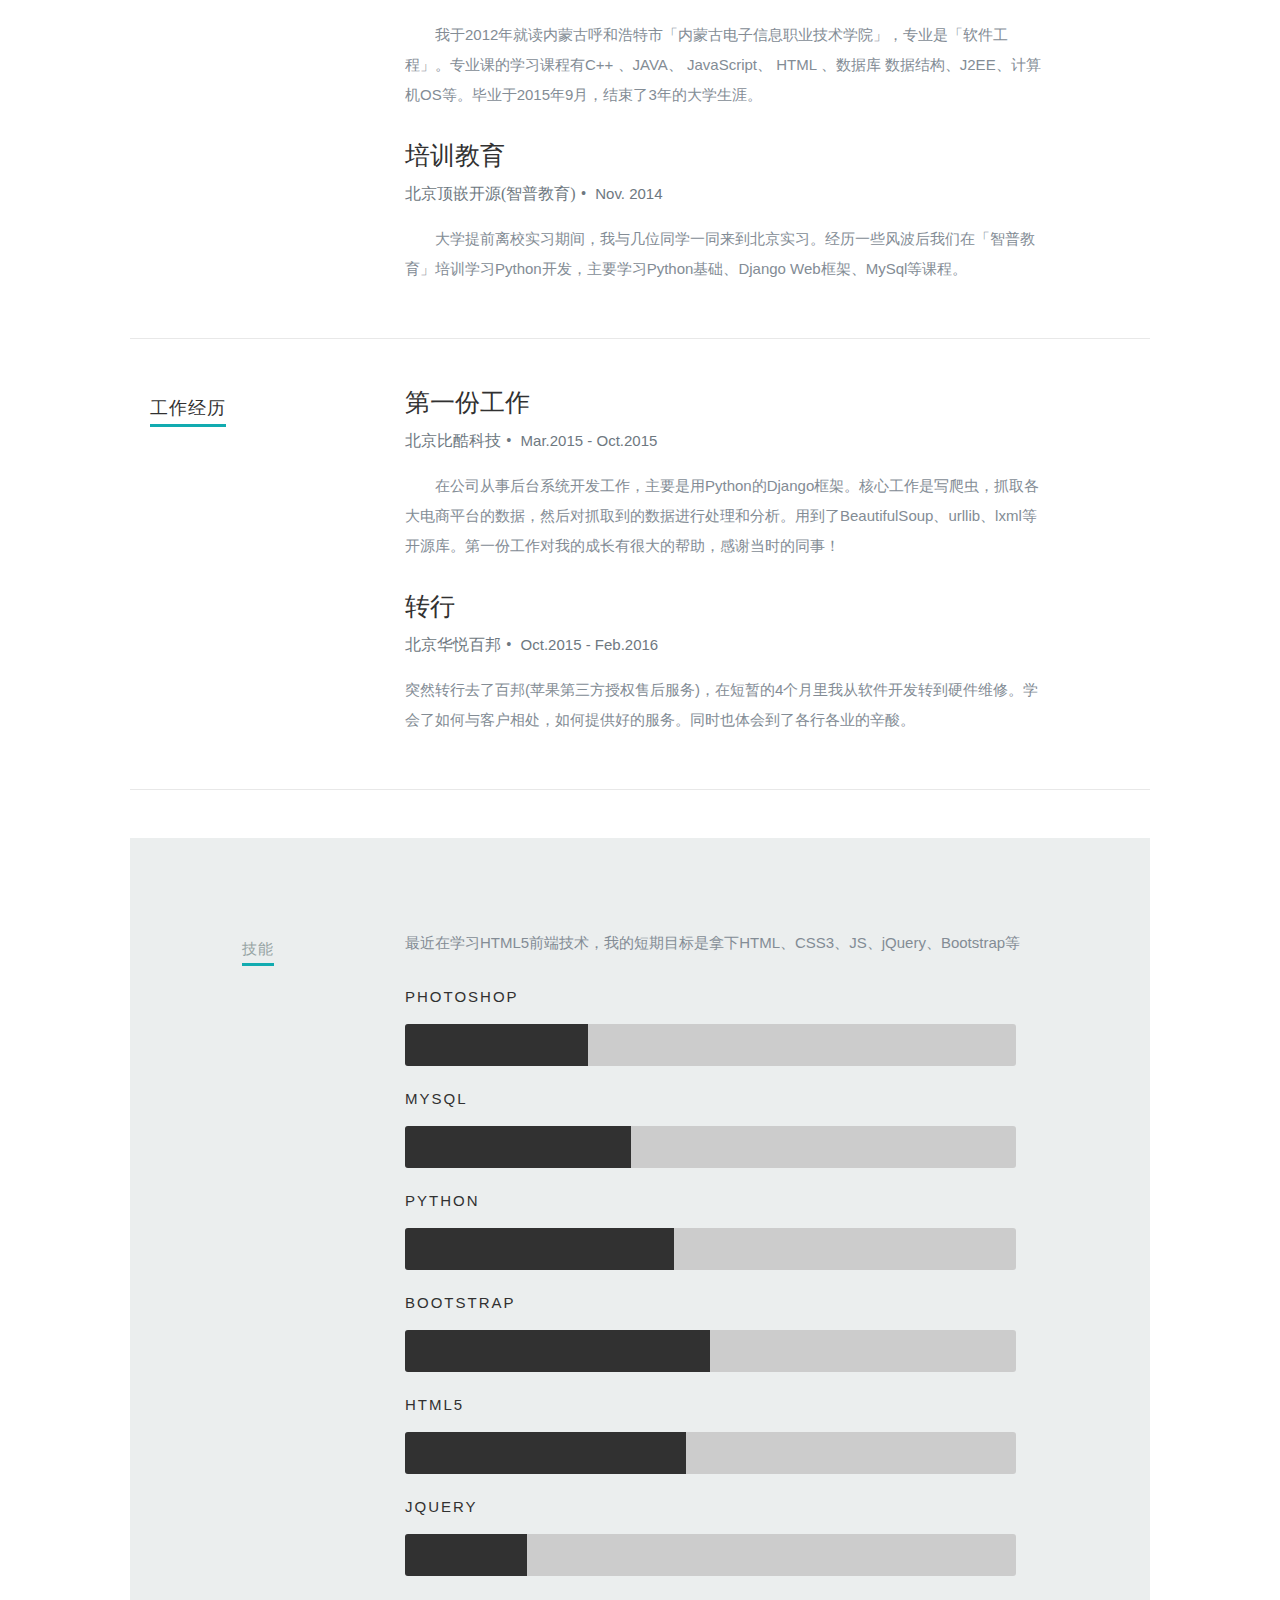
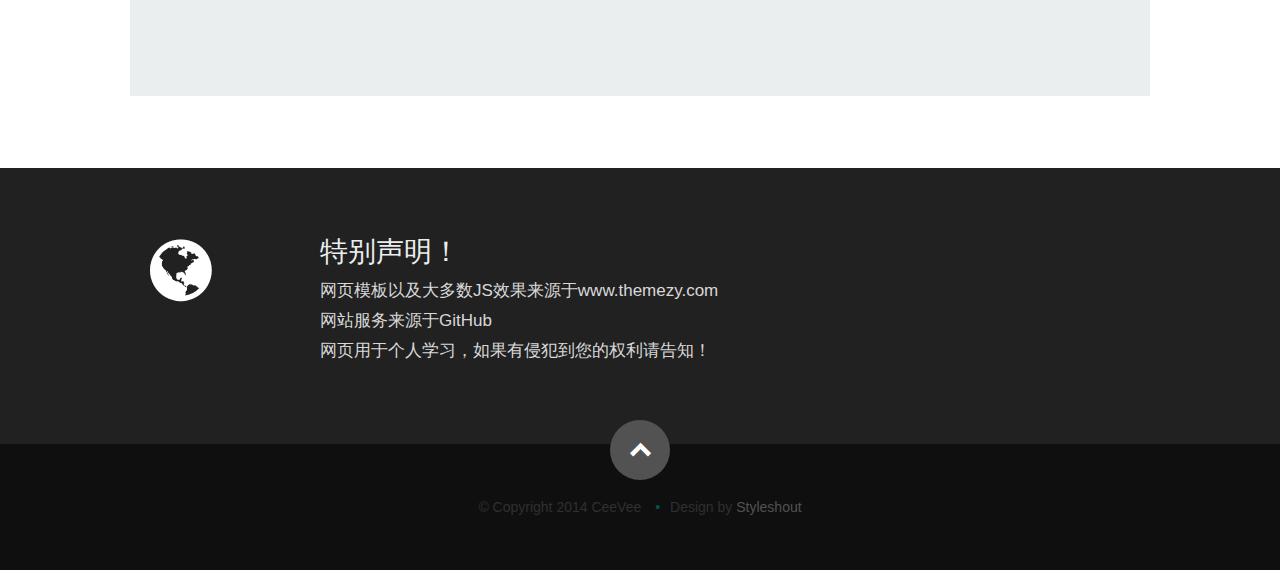
==== commit c0053084: "修改技能" ====
--- a/index.html
+++ b/index.html
@@ -1,4 +1,4 @@
-<!DOCTYPE html>
+﻿<!DOCTYPE html>
 <!--[if lt IE 8 ]><html class="no-js ie ie7" lang="en"> <![endif]-->
 <!--[if IE 8 ]><html class="no-js ie ie8" lang="en"> <![endif]-->
 <!--[if (gte IE 8)|!(IE)]><!--><html class="no-js" lang="en"> <!--<![endif]-->
@@ -230,10 +230,10 @@
 				<div class="bars">
 
 				   <ul class="skills">
-					   <li><span class="bar-expand photoshop"></span><em>Photoshop</em></li>
+					   <li><span class="bar-expand photoshop"></span><em>photoshop</em></li>
                   <li><span class="bar-expand illustrator"></span><em>MySQL</em></li>
 						<li><span class="bar-expand wordpress"></span><em>Python</em></li>
-						<li><span class="bar-expand css"></span><em>CSS</em></li>
+						<li><span class="bar-expand css"></span><em>bootstrap</em></li>
 						<li><span class="bar-expand html5"></span><em>HTML5</em></li>
                   <li><span class="bar-expand jquery"></span><em>jQuery</em></li>
 					</ul>
@@ -305,7 +305,7 @@
 
    </footer> <!-- Footer End-->
    <!-- bgm start -->
-   <audio id="music" autoplay="autoplay"><source src="mp3/mzr.mp3" type="audio/ogg"></source>
+   <audio id="music" autoplay="autoplay"><source src="mp3/mama.mp3" type="audio/ogg"></source>
    </audio>
    <button id="toggle" onclick="toggleSound()"><i class="fa fa-music"></i></button>
 
--- a/css/layout.css
+++ b/css/layout.css
@@ -358,10 +358,12 @@
 
 @-moz-keyframes photoshop {
   0%   { width: 0px;  }
+  50%   { width: 90%;  }
   100% { width: 60%;  }
 }
 @-moz-keyframes illustrator {
   0%   { width: 0px;  }
+  50%   { width: 20%;  }
   100% { width: 55%;  }
 }
 @-moz-keyframes wordpress {
@@ -383,10 +385,12 @@
 
 @-webkit-keyframes photoshop {
   0%   { width: 0px;  }
+  50%   { width: 90%;  }
   100% { width: 60%;  }
 }
 @-webkit-keyframes illustrator {
   0%   { width: 0px;  }
+  50%   { width: 90%;  }
   100% { width: 55%;  }
 }
 @-webkit-keyframes wordpress {
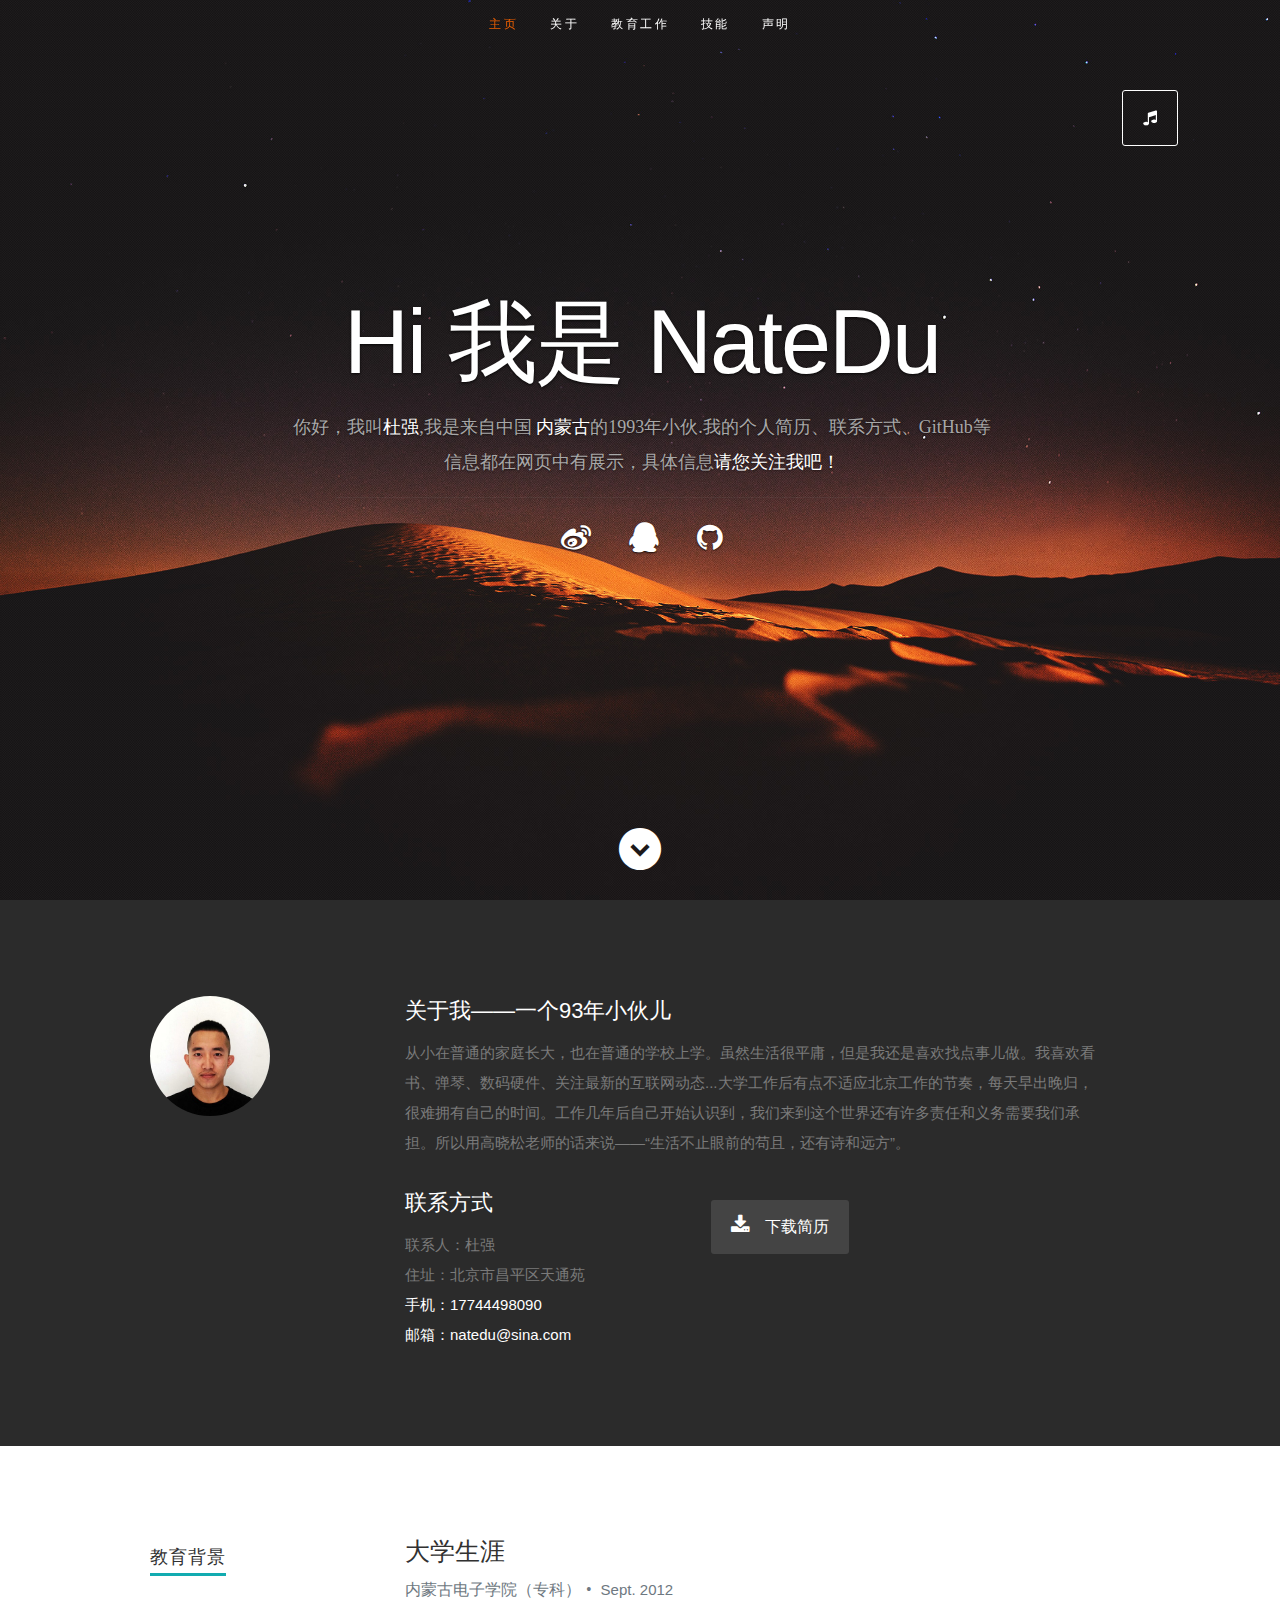
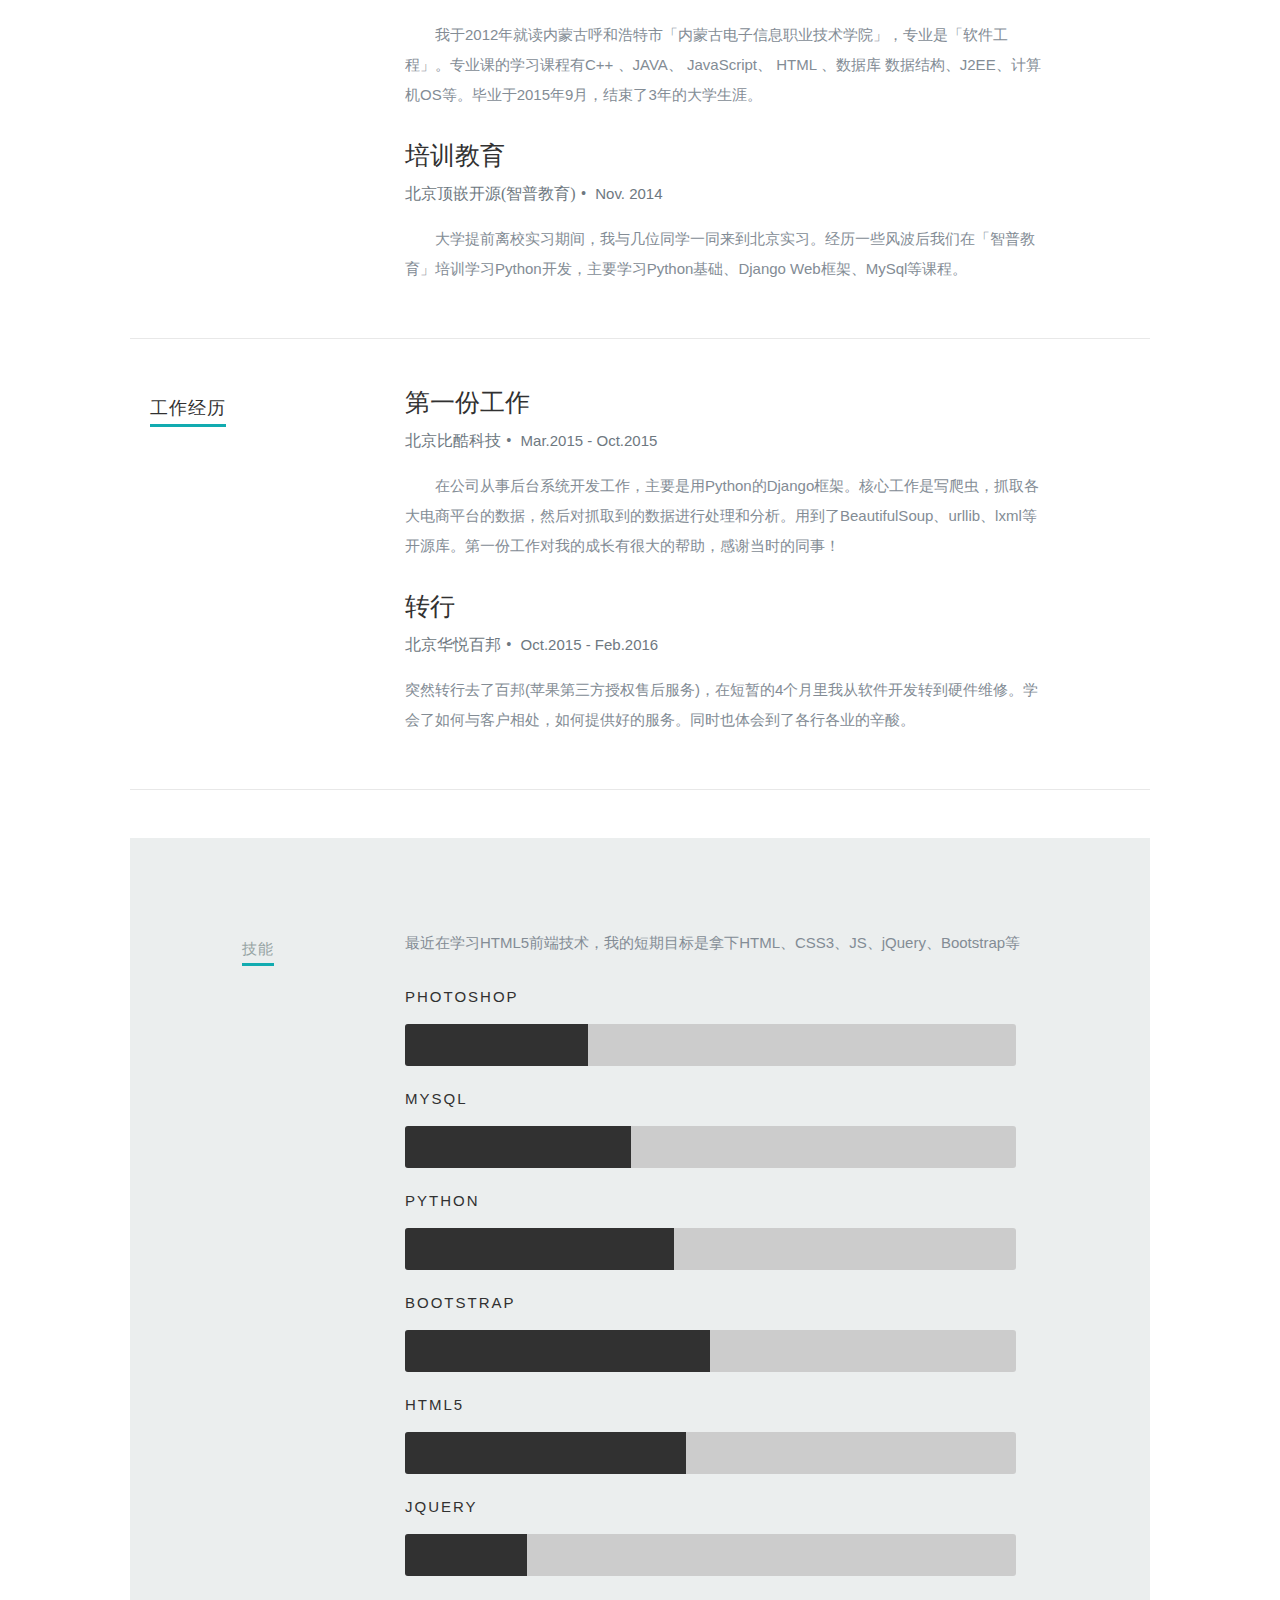
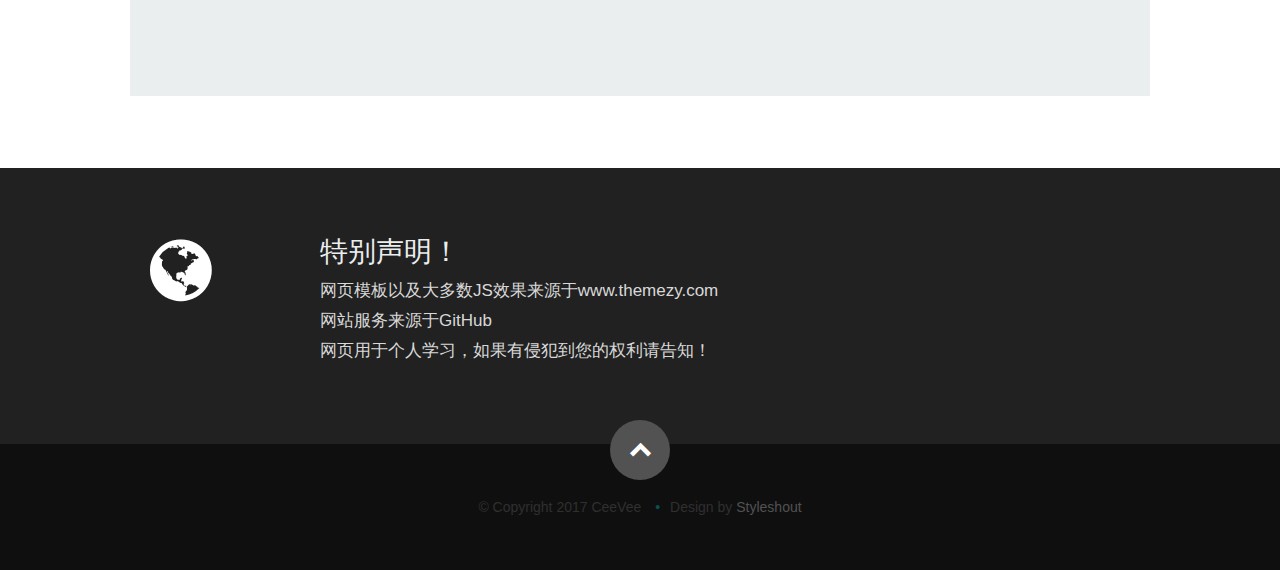
==== commit 93a4d28b: "修改初始音量" ====
--- a/index.html
+++ b/index.html
@@ -90,7 +90,7 @@
             <h2>关于我——一个93年小伙儿</h2>
 
             <p> 
-               从小在普通的家庭长大，也在普通的学校上学。虽然生活很平庸，但是我还是喜欢找点事儿做。我喜欢看书、弹琴、数码硬件、了解互联网动态...大学工作后有点不适应北京工作的节奏，每天早出晚归，很难拥有自己的时间。工作几年后自己开始认识到，我们来到这个世界还有许多责任和义务需要我们承担。所以用高晓松老师的话来说——“生活不止眼前的苟且，还有诗和远方”。
+               从小在普通的家庭长大，也在普通的学校上学。虽然生活很平庸，但是我还是喜欢找点事儿做。我喜欢看书、弹琴、数码硬件、关注最新的互联网动态...大学工作后有点不适应北京工作的节奏，每天早出晚归，很难拥有自己的时间。工作几年后自己开始认识到，我们来到这个世界还有许多责任和义务需要我们承担。所以用高晓松老师的话来说——“生活不止眼前的苟且，还有诗和远方”。
             </p>
 
             <div class="row">
@@ -293,7 +293,7 @@
 
 
             <ul class="copyright">
-               <li>&copy; Copyright 2014 CeeVee</li>
+               <li>&copy; Copyright 2017 CeeVee</li>
                <li>Design by <a href="http://www.styleshout.com/" title="Styleshout" target="_blank">Styleshout</a></li>   
             </ul>
 
@@ -323,6 +323,7 @@
             toggle.innerHTML='<i class="fa fa-play">'
          }
       }
+      document.getElementById("music").volume = 0.1;//初始音量为0.1
    </script>
    <style type="text/css">
    #toggle{
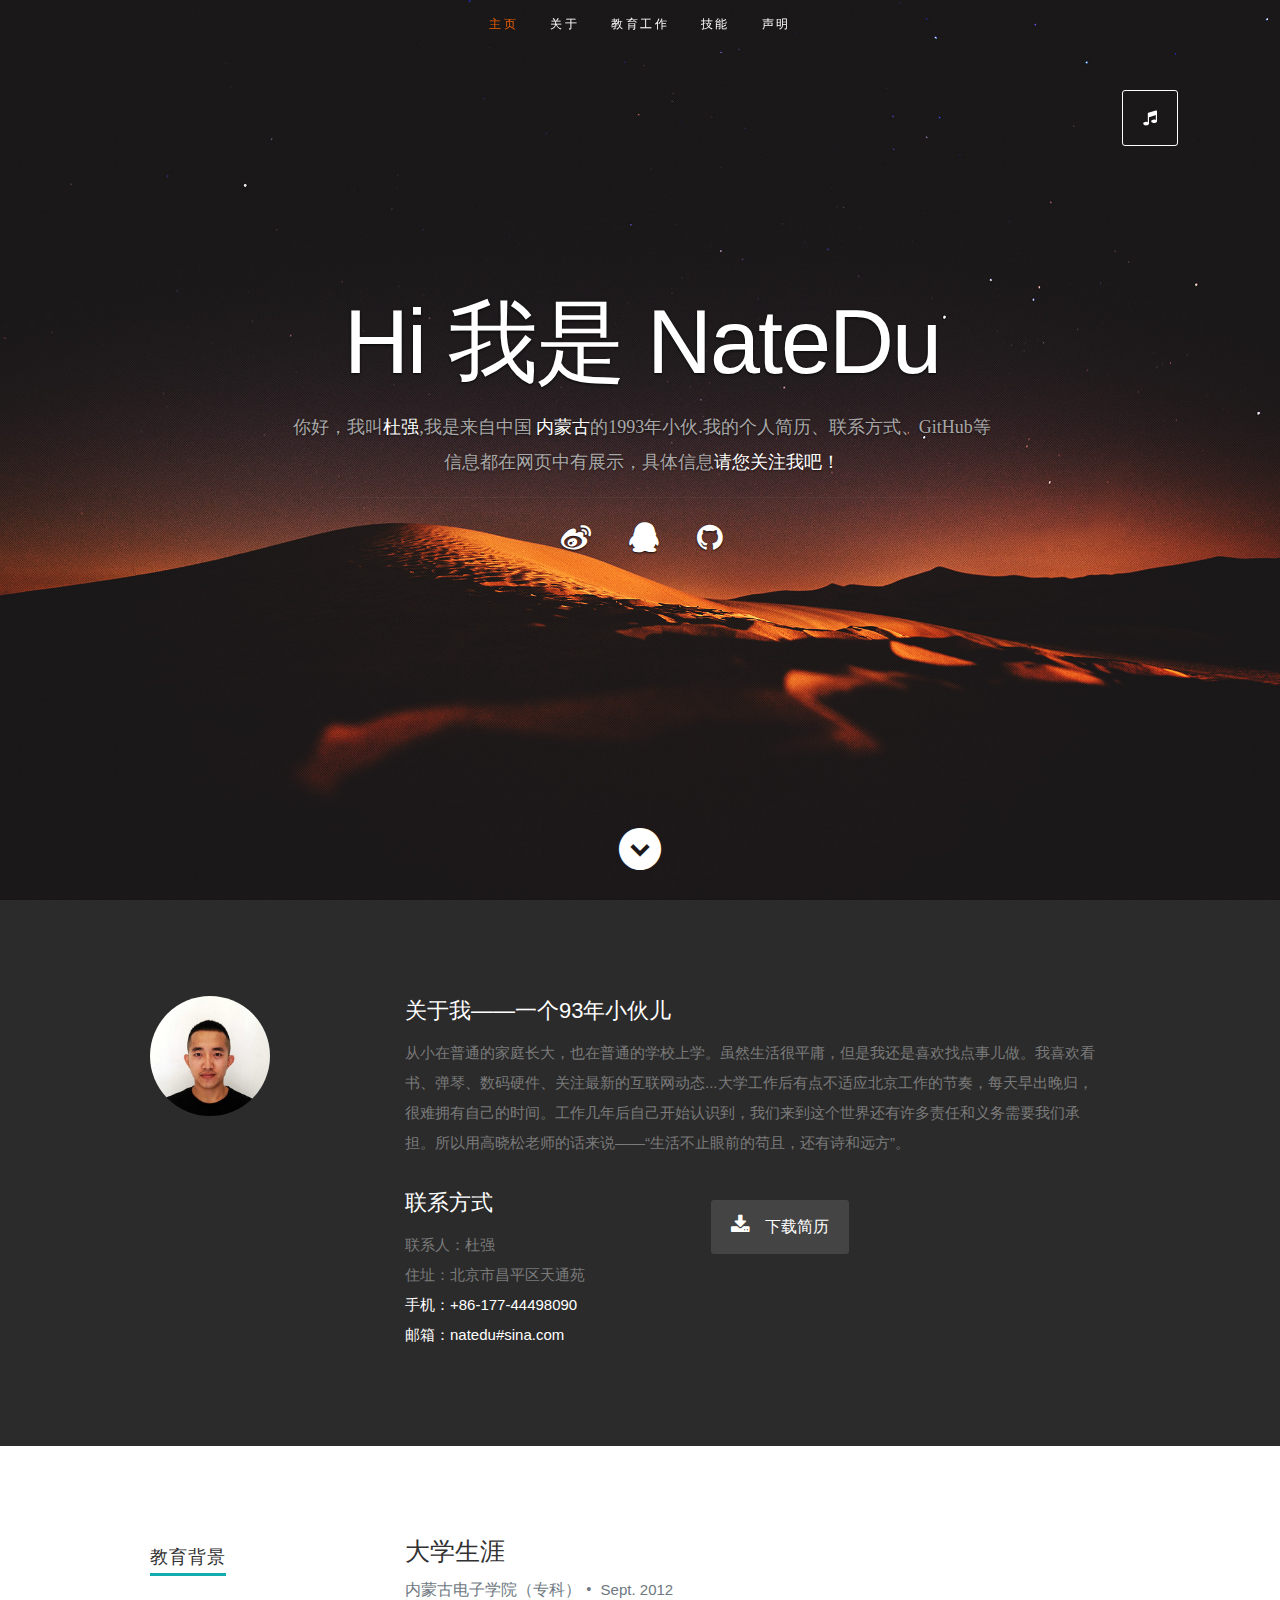
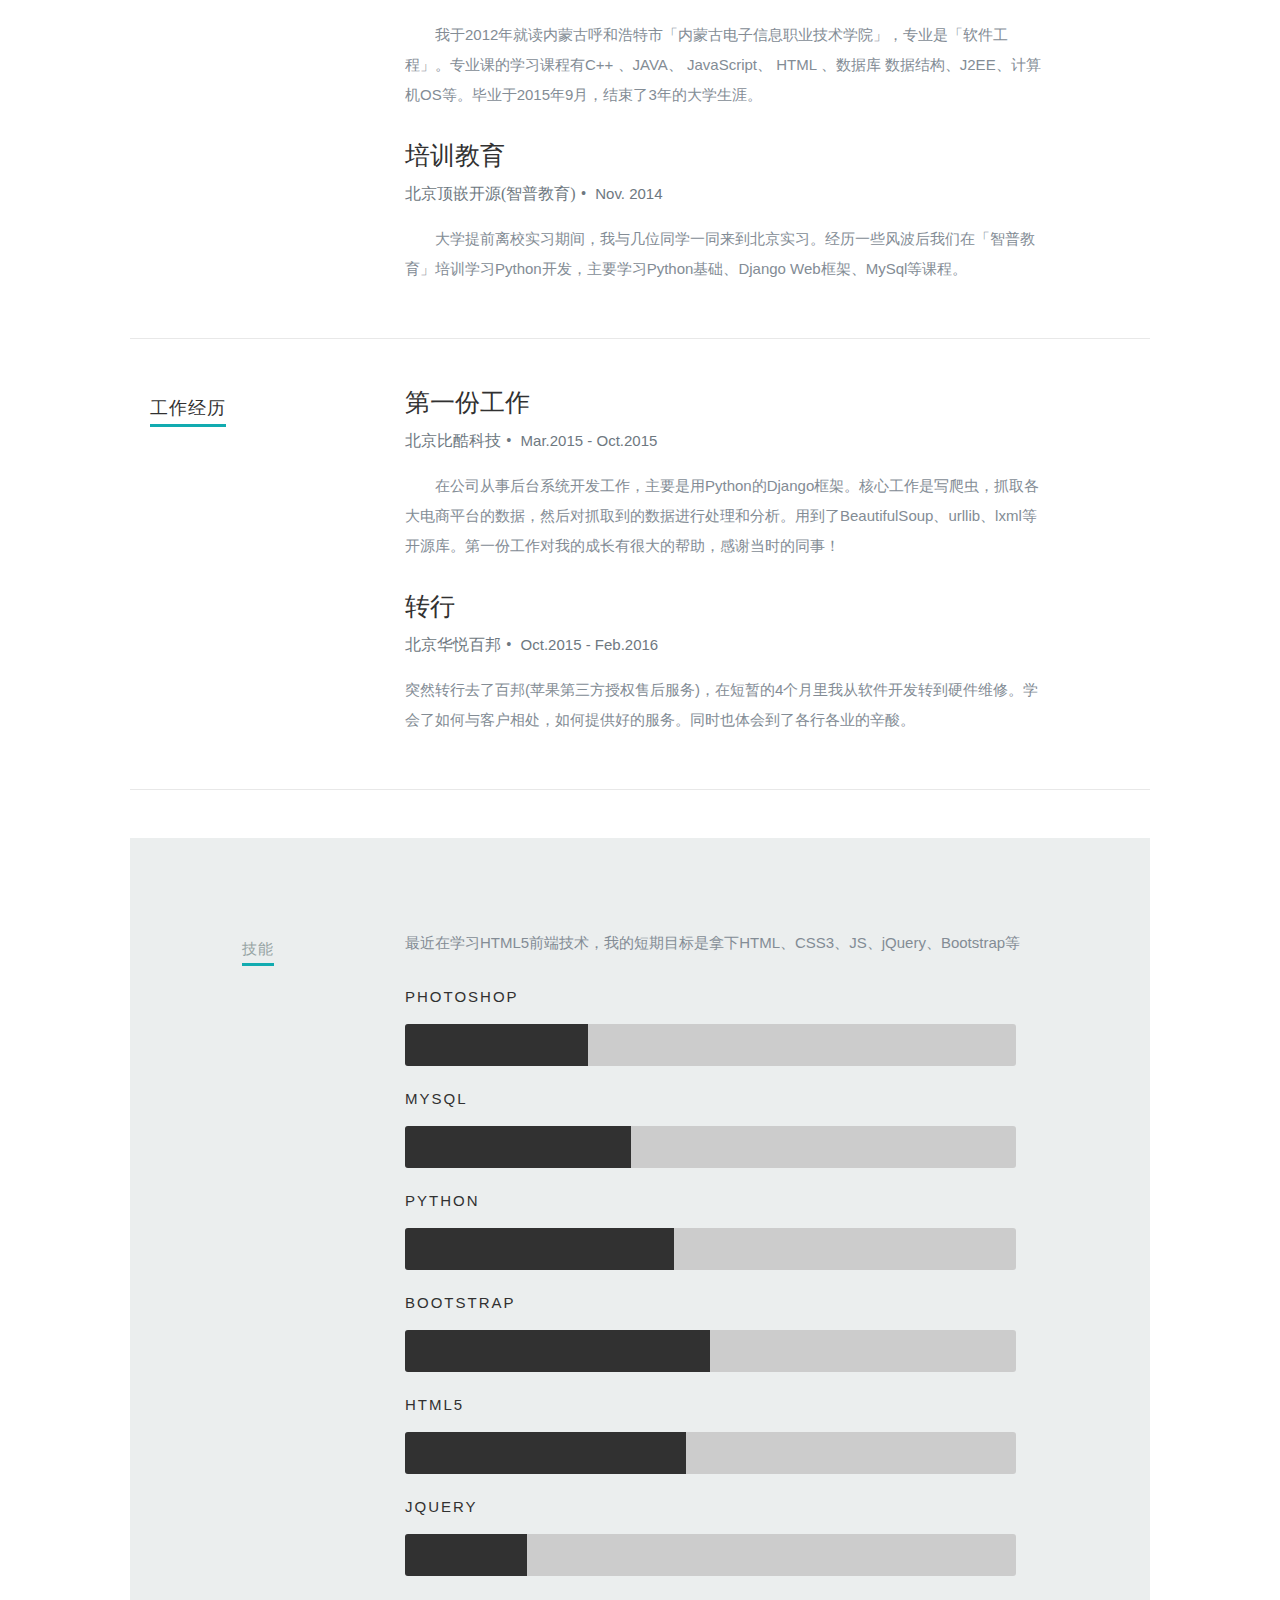
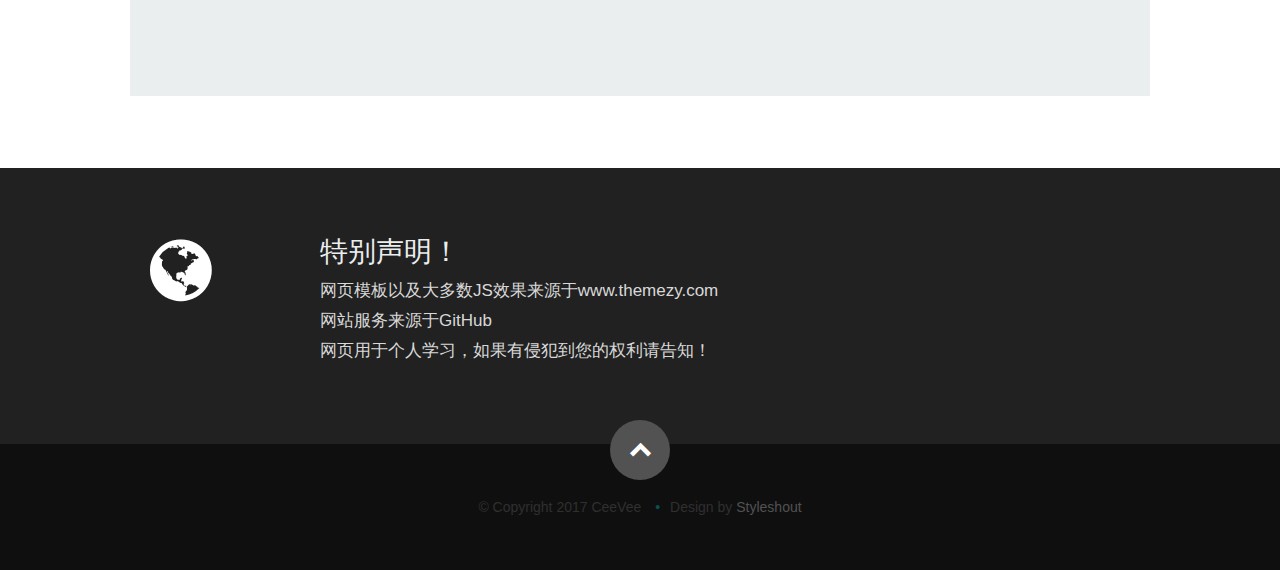
==== commit d84695dd: "隐藏个人信息" ====
--- a/index.html
+++ b/index.html
@@ -102,15 +102,15 @@
 						   <span>联系人：杜强</span><br>
 						   <span>住址：北京市昌平区天通苑
                      </span><br>
-						   <span><a href="tel:17744498090" target="_blank">手机：17744498090</a></span><br>
-                     <span><a href="mailto:natedu@sina.com" target="_blank">邮箱：natedu@sina.com</a></span>
+						   <span><a href="tel:+86-177-44498090" target="_blank">手机：+86-177-44498090</a></span><br>
+                     <span><a href="mailto:natedu#sina.com" target="_blank">邮箱：natedu#sina.com</a></span>
 					   </p>
 
                </div>
 
                <div class="columns download">
                   <p>
-                     <a href="doc/dq.pdf" target="_blank" class="button"><i class="fa fa-download"></i>下载简历</a>
+                     <a href="doc/dqa.pdf" target="_blank" class="button"><i class="fa fa-download"></i>下载简历</a>
                   </p>
                </div>
 
